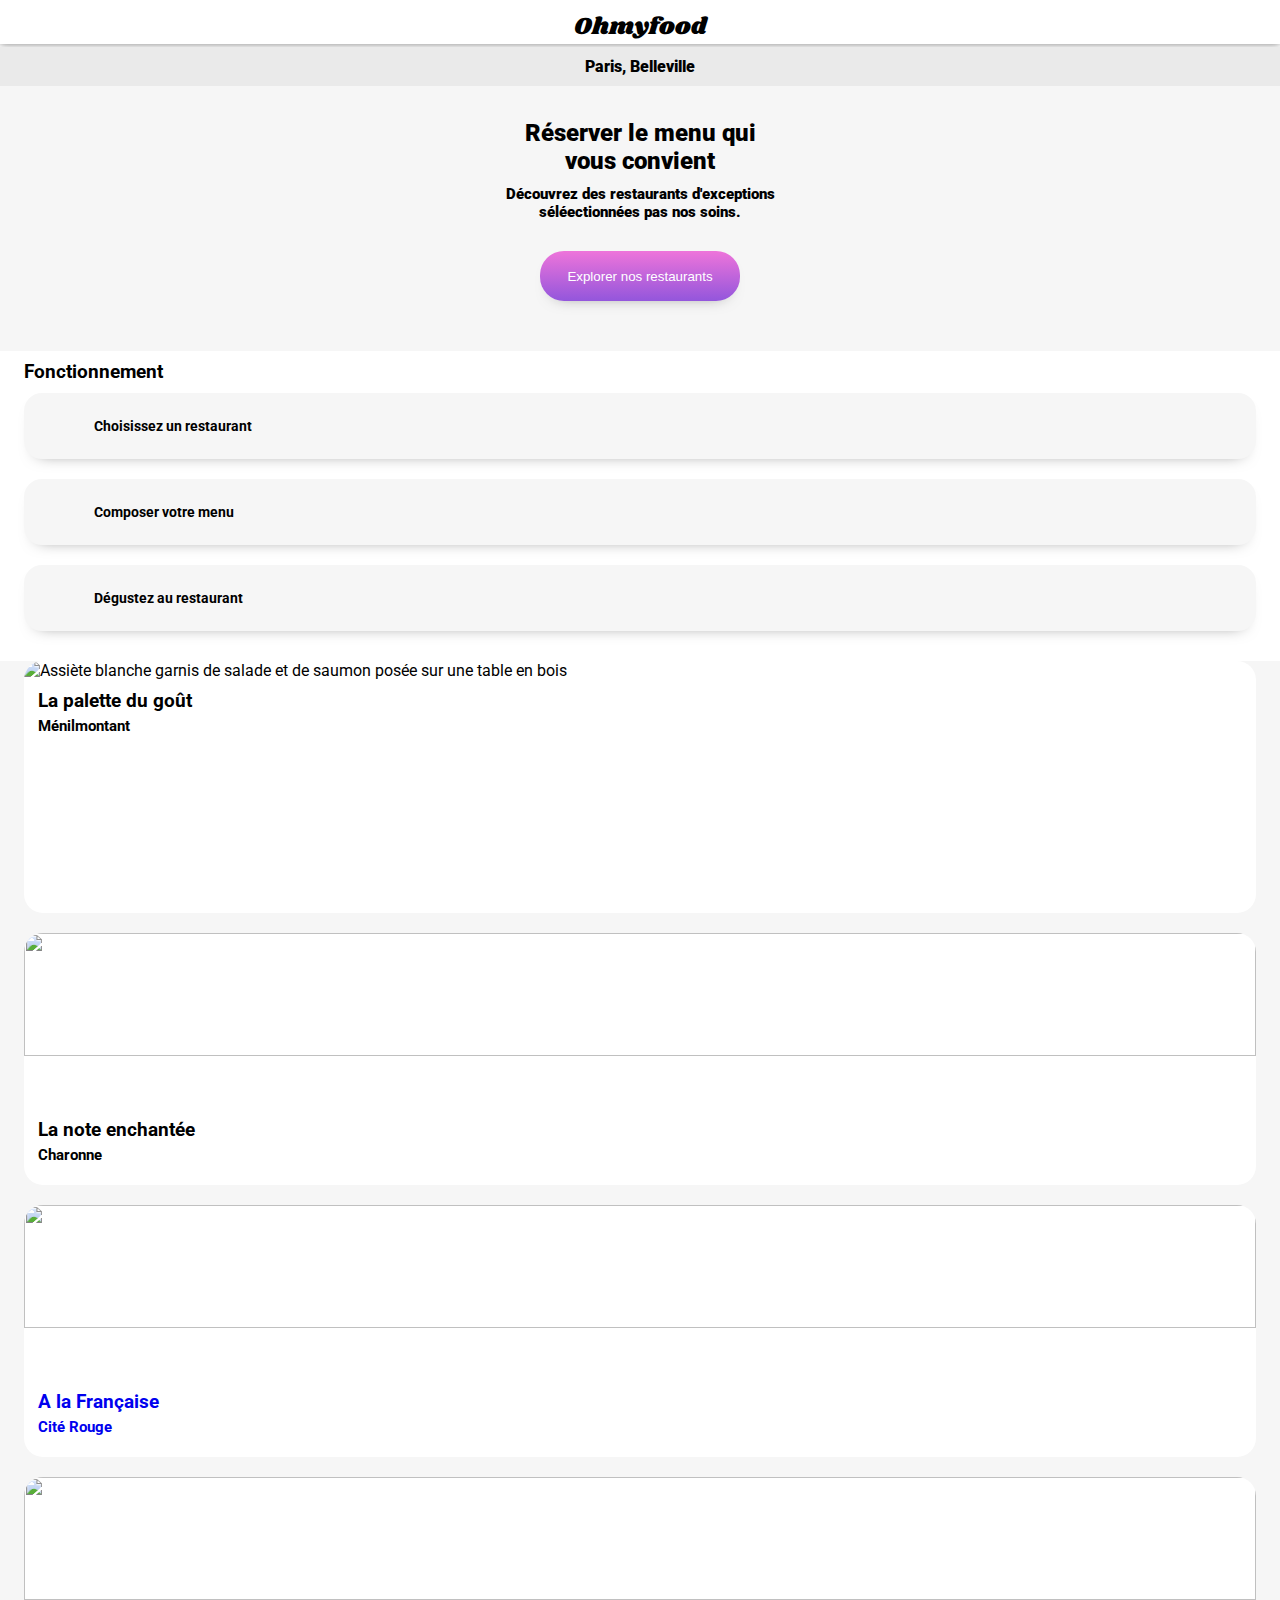
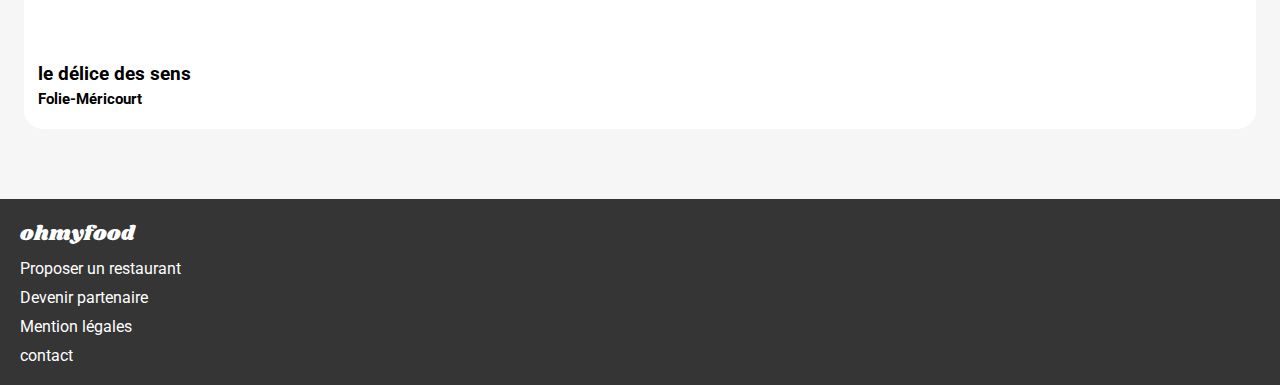
==== index.html @ 507daae3 "ajout deuxieme page + mise en place block menu + text menu" ====
<!DOCTYPE html>
<html lang="en">
<head>
    <meta charset="UTF-8">
    <meta name="viewport" content="width=device-width, initial-scale=1.0">
    <link rel="stylesheet" href="sass/style.css">
    <link href="https://fonts.googleapis.com/css2?family=Roboto:wght@100&display=swap" rel="stylesheet">
    <link href="https://fonts.googleapis.com/css2?family=Roboto:wght@100&family=Shrikhand&display=swap" rel="stylesheet">
    <link rel="stylesheet" href="https://pro.fontawesome.com/releases/v5.10.0/css/all.css" integrity="sha384-AYmEC3Yw5cVb3ZcuHtOA93w35dYTsvhLPVnYs9eStHfGJvOvKxVfELGroGkvsg+p" crossorigin="anonymous"/>


    <title>Oh My Food!</title>
</head>
<body>
    <header>
        <div class="logo">
            <i class="fas fa-map-marker-alt fa-xs"></i>


            Ohmyfood
        </div>
        <div class="locality"
        >Paris, Belleville
        </div>
        <div class="exploration">
            <div class="exploration-title">
                <H2>Réserver le menu qui </H2>
                <h2>vous convient</h2>
            </div>
            <div class="exploration-subtitle">
                <h3>Découvrez des restaurants d'exceptions</h3> 
                <H3>séléectionnées pas nos soins.</h3></p>
            </div>
            <div class="exploration-button">
                <button class="pink-btn" type="button">
                    Explorer nos restaurants
                </button>
             </div>
            
        </div>
    </header>

    <nav>
        <div class="steps">
            <h3>Fonctionnement</h3>
            <a href="#">
                <div class="btn-navigation_step-1">
                    <i class="fas fa-mobile-alt fa-lg"></i>
                    Choisissez un restaurant
                </div>
            </a>
            <a href="#">
                <div class="btn-navigation_step-2">
                    <i class="fas fa-list-ul"></i>
                     Composer votre menu
                </div>
            </a>
            <a href="#">
                <div class="btn-navigation_step-3">
                    <i class="fas fa-store"></i>
                    Dégustez au restaurant
                </div>
            </a>
        </div>
    </nav>

    <div class="card-bloc">
        <div class="restaurant-card-1">
            <img src="images/restaurants/jay-wennington-N_Y88TWmGwA-unsplash.jpg" alt="Assiète blanche garnis de salade et de saumon posée sur une table en bois">
            <div class="restaurant-name">
                <h5>La palette du goût</h5>
                <h6>Ménilmontant</h6>
            </div>
        </div>
        <div class="restaurant-card-2">
            <img src="images/restaurants/stil-u2Lp8tXIcjw-unsplash.jpg" alt="">
            <div class="restaurant-name">
                <h5>La note enchantée</h5>
                <h6>Charonne</h6>
            </div>
        </div>
        <a href="menu.html">
            <div class="restaurant-card-3">
                <img src="images/restaurants/toa-heftiba-DQKerTsQwi0-unsplash.jpg" alt="">
                <div class="restaurant-name">
                    <h5>A la Française</h5>
                    <h6>Cité Rouge</h6>
                </div>
            </div>
        </a>
        <div class="restaurant-card-4">
            
            <img src="images/restaurants/louis-hansel-shotsoflouis-qNBGVyOCY8Q-unsplash.jpg" alt="">
            <div class="restaurant-name">
                <h5>le délice des sens</h5>
                <h6>Folie-Méricourt</h6>
            </div>
            
        </div>
    </div>

    <footer>
        <ul>
            <h1>ohmyfood</h1>
            <li>Proposer un restaurant</li>
            <li>Devenir partenaire</li>
            <li>Mention légales</li>
            <li>contact</li>
        </ul>
    </footer>
    
</body>
</html>
---- sass/style.css ----
@charset "UTF-8";
@font-face {
  font-family: "shrikhand", "roboto";
  src: url("fonts/Shrikhand-Regular.otf");
  src: url("fonts/Roboto-Regular.ttf");
}

/* PRIMARY */
/* POLICES */
/* box-shadow */
/* FLEX POSITIONNING */
.exploration-title, .exploration-subtitle, .exploration-button, .order-section {
  display: -webkit-box;
  display: -ms-flexbox;
  display: flex;
  -webkit-box-pack: center;
      -ms-flex-pack: center;
          justify-content: center;
  -webkit-box-align: center;
      -ms-flex-align: center;
          align-items: center;
  -webkit-box-orient: vertical;
  -webkit-box-direction: normal;
      -ms-flex-direction: column;
          flex-direction: column;
}

.entrée-1, .plat-1, .dessert-1, .entrée-2, .plat-2, .dessert-2, .entrée-3, .plat-3, .dessert-3 {
  display: -webkit-box;
  display: -ms-flexbox;
  display: flex;
  -webkit-box-pack: center;
      -ms-flex-pack: center;
          justify-content: center;
  -webkit-box-align: center;
      -ms-flex-align: center;
          align-items: center;
  -webkit-box-orient: horizontal;
  -webkit-box-direction: normal;
      -ms-flex-direction: row;
          flex-direction: row;
}

.entrée-1, .plat-1, .dessert-1, .entrée-2, .plat-2, .dessert-2, .entrée-3, .plat-3, .dessert-3 {
  display: -webkit-box;
  display: -ms-flexbox;
  display: flex;
  -webkit-box-pack: center;
      -ms-flex-pack: center;
          justify-content: center;
  -webkit-box-align: center;
      -ms-flex-align: center;
          align-items: center;
  -webkit-box-orient: horizontal;
  -webkit-box-direction: normal;
      -ms-flex-direction: row;
          flex-direction: row;
}

.btn-navigation_step-1, .btn-navigation_step-2, .btn-navigation_step-3 {
  display: -webkit-box;
  display: -ms-flexbox;
  display: flex;
  -webkit-box-align: center;
      -ms-flex-align: center;
          align-items: center;
}

/* BUTTON */
.pink-btn {
  background: -webkit-gradient(linear, left top, left bottom, from(#EE74DA), to(#9356DC));
  background: linear-gradient(#EE74DA, #9356DC);
  width: 200px;
  height: 50px;
  border-radius: 24px;
  border: none;
  color: white;
  -webkit-box-shadow: 0px 8px 16px -13px #7d7d7d;
          box-shadow: 0px 8px 16px -13px #7d7d7d;
  outline: none;
}

.entrée-1, .plat-1, .dessert-1, .entrée-2, .plat-2, .dessert-2, .entrée-3, .plat-3, .dessert-3 {
  background-color: #f6f6f6;
  height: 66px;
  -webkit-box-shadow: 0px 8px 16px -13px #7d7d7d;
          box-shadow: 0px 8px 16px -13px #7d7d7d;
  border-radius: 18px;
  padding: 0 10px;
  margin: 20px 12px;
  font-weight: bold;
  font-size: 0.9em;
  color: black;
}

* {
  margin: 0;
  padding: 0;
}

a {
  text-decoration: none;
}

body {
  z-index: 100000;
  margin: 0;
  width: auto;
  font-family: "roboto";
}

header {
  height: 100%;
  width: 100%;
}

.logo {
  font-family: "shrikhand";
  font-size: 1.5em;
  text-align: center;
  padding-top: 9px;
  margin-bottom: 3px;
  font-weight: 100;
  -webkit-box-shadow: 0px 0px 8px 0px #7d7d7d;
          box-shadow: 0px 0px 8px 0px #7d7d7d;
}

.locality {
  text-align: center;
  height: 100%;
  font-family: "roboto";
  font-weight: 1000;
  padding: 10px 0;
  background-color: #eaeaea;
}

.exploration {
  width: 100%;
  height: 100%;
  padding-bottom: 50px;
  background-color: #f6f6f6;
  z-index: 3;
}

.exploration h2, .exploration h3 {
  margin: 0 20px;
  font-weight: 1000;
}

.exploration-title {
  padding: 33px 0 10px 0;
}

.exploration-subtitle {
  font-size: 0.8rem;
  margin-bottom: 30px;
}

.btn-navigation_step-1 {
  background-color: #f6f6f6;
  height: 66px;
  -webkit-box-shadow: 0px 8px 16px -13px #7d7d7d;
          box-shadow: 0px 8px 16px -13px #7d7d7d;
  border-radius: 18px;
  padding: 0 10px;
  margin: 10px 0;
  -webkit-box-align: center;
      -ms-flex-align: center;
          align-items: center;
  padding-right: 10px;
  font-weight: bold;
  font-size: 0.9em;
  color: black;
}

.btn-navigation_step-1:hover {
  background-color: #F5EDFF;
  -webkit-transition: 0.25s;
  transition: 0.25s;
}

.btn-navigation_step-1 .fas {
  margin: 0 30px;
}

.btn-navigation_step-2 {
  background-color: #f6f6f6;
  height: 66px;
  -webkit-box-shadow: 0px 8px 16px -13px #7d7d7d;
          box-shadow: 0px 8px 16px -13px #7d7d7d;
  border-radius: 18px;
  padding: 0 10px;
  margin: 10px 0;
  -webkit-box-align: center;
      -ms-flex-align: center;
          align-items: center;
  padding-right: 10px;
  font-weight: bold;
  font-size: 0.9em;
  color: black;
}

.btn-navigation_step-2:hover {
  background-color: #F5EDFF;
  -webkit-transition: 0.25s;
  transition: 0.25s;
}

.btn-navigation_step-2 .fas {
  margin: 0 30px;
}

.btn-navigation_step-3 {
  background-color: #f6f6f6;
  height: 66px;
  -webkit-box-shadow: 0px 8px 16px -13px #7d7d7d;
          box-shadow: 0px 8px 16px -13px #7d7d7d;
  border-radius: 18px;
  padding: 0 10px;
  margin: 10px 0;
  -webkit-box-align: center;
      -ms-flex-align: center;
          align-items: center;
  padding-right: 10px;
  font-weight: bold;
  font-size: 0.9em;
  color: black;
}

.btn-navigation_step-3:hover {
  background-color: #F5EDFF;
  -webkit-transition: 0.25s;
  transition: 0.25s;
}

.btn-navigation_step-3 .fas {
  margin: 0 30px;
}

.steps {
  display: -webkit-box;
  display: -ms-flexbox;
  display: flex;
  -webkit-box-orient: vertical;
  -webkit-box-direction: normal;
      -ms-flex-direction: column;
          flex-direction: column;
  -webkit-box-pack: justify;
      -ms-flex-pack: justify;
          justify-content: space-between;
  height: 100%;
  padding: 0 10px;
  margin: 10px 14px;
}

.card-bloc {
  background-color: #f6f6f6;
  height: 100%;
  padding-bottom: 50px;
}

.restaurant-card {
  background-color: black;
  height: 150px;
  margin: 20px 24px;
  border-radius: 19px;
}

.restaurant-card-1 {
  height: 252px;
  background-color: white;
  margin: 20px 24px;
  border-radius: 19px;
  overflow: hidden;
}

.restaurant-card-1 img {
  -o-object-fit: cover;
     object-fit: cover;
  -o-object-position: bottom;
     object-position: bottom;
  width: 100%;
  height: 70%;
}

.restaurant-card-2 {
  height: 252px;
  background-color: white;
  margin: 20px 24px;
  border-radius: 19px;
  overflow: hidden;
}

.restaurant-card-2 img {
  -o-object-fit: cover;
     object-fit: cover;
  -o-object-position: bottom;
     object-position: bottom;
  width: 100%;
  height: 70%;
}

.restaurant-card-3 {
  height: 252px;
  background-color: white;
  margin: 20px 24px;
  border-radius: 19px;
  overflow: hidden;
}

.restaurant-card-3 img {
  -o-object-fit: cover;
     object-fit: cover;
  -o-object-position: bottom;
     object-position: bottom;
  width: 100%;
  height: 70%;
}

.restaurant-card-4 {
  height: 252px;
  background-color: white;
  margin: 20px 24px;
  border-radius: 19px;
  overflow: hidden;
}

.restaurant-card-4 img {
  -o-object-fit: cover;
     object-fit: cover;
  -o-object-position: bottom;
     object-position: bottom;
  width: 100%;
  height: 70%;
}

.restaurant-name {
  font-size: 1.4em;
  line-height: 25px;
  padding: 9px 0 0 14px;
}

footer {
  background-color: #353535;
  color: white;
  padding: 20px;
  z-index: 100;
}

footer ul {
  list-style-type: none;
}

footer ul li {
  margin-top: 10px;
}

footer h1 {
  font-size: 1.3em;
  font-family: "shrikhand";
  font-weight: 400;
}

.main-container {
  display: -webkit-box;
  display: -ms-flexbox;
  display: flex;
  -webkit-box-orient: vertical;
  -webkit-box-direction: normal;
      -ms-flex-direction: column;
          flex-direction: column;
  background-color: #eaeaea;
  height: 100%;
}

/* menu français*/
.menu-banner {
  overflow: hidden;
}

.menu-banner img {
  -o-object-fit: cover;
     object-fit: cover;
  height: auto;
  width: 100%;
}

.main-menu {
  height: 100%;
  background-color: #eaeaea;
  border-radius: 34px;
  z-index: 2;
  position: relative;
  top: -92px;
  width: 100%;
  height: 100%;
}

.main-menu h3 {
  font-family: "shrikhand";
  margin: 23px 0 0 15px;
}

.main-menu h5 {
  margin: 23px 0 0 15px;
  border-bottom: 3px solid #99E2D0;
}

/* vignette des menus */
.entrée-1, .plat-1, .dessert-1 {
  display: -webkit-box;
  display: -ms-flexbox;
  display: flex;
  -webkit-box-orient: vertical;
  -webkit-box-direction: normal;
      -ms-flex-direction: column;
          flex-direction: column;
}

.entrée-1:hover, .plat-1:hover, .dessert-1:hover {
  background-color: red;
  /* hover sur les signette à voir */
}

.entrée-2, .plat-2, .dessert-2 {
  display: -webkit-box;
  display: -ms-flexbox;
  display: flex;
  -webkit-box-orient: vertical;
  -webkit-box-direction: normal;
      -ms-flex-direction: column;
          flex-direction: column;
}

.entrée-2:hover, .plat-2:hover, .dessert-2:hover {
  background-color: red;
  /* hover sur les signette à voir */
}

.entrée-3, .plat-3, .dessert-3 {
  display: -webkit-box;
  display: -ms-flexbox;
  display: flex;
  -webkit-box-orient: vertical;
  -webkit-box-direction: normal;
      -ms-flex-direction: column;
          flex-direction: column;
}

.entrée-3:hover, .plat-3:hover, .dessert-3:hover {
  background-color: red;
  /* hover sur les signette à voir */
}

.entrées-container, .plats-container, .dessert-container {
  margin-bottom: 50px;
}

.order-section {
  margin: 15px 0 -14px 0;
}

.item-subtitle, .item-title {
  display: -webkit-box;
  display: -ms-flexbox;
  display: flex;
  -webkit-box-pack: justify;
      -ms-flex-pack: justify;
          justify-content: space-between;
  width: 100%;
}
/*# sourceMappingURL=style.css.map */
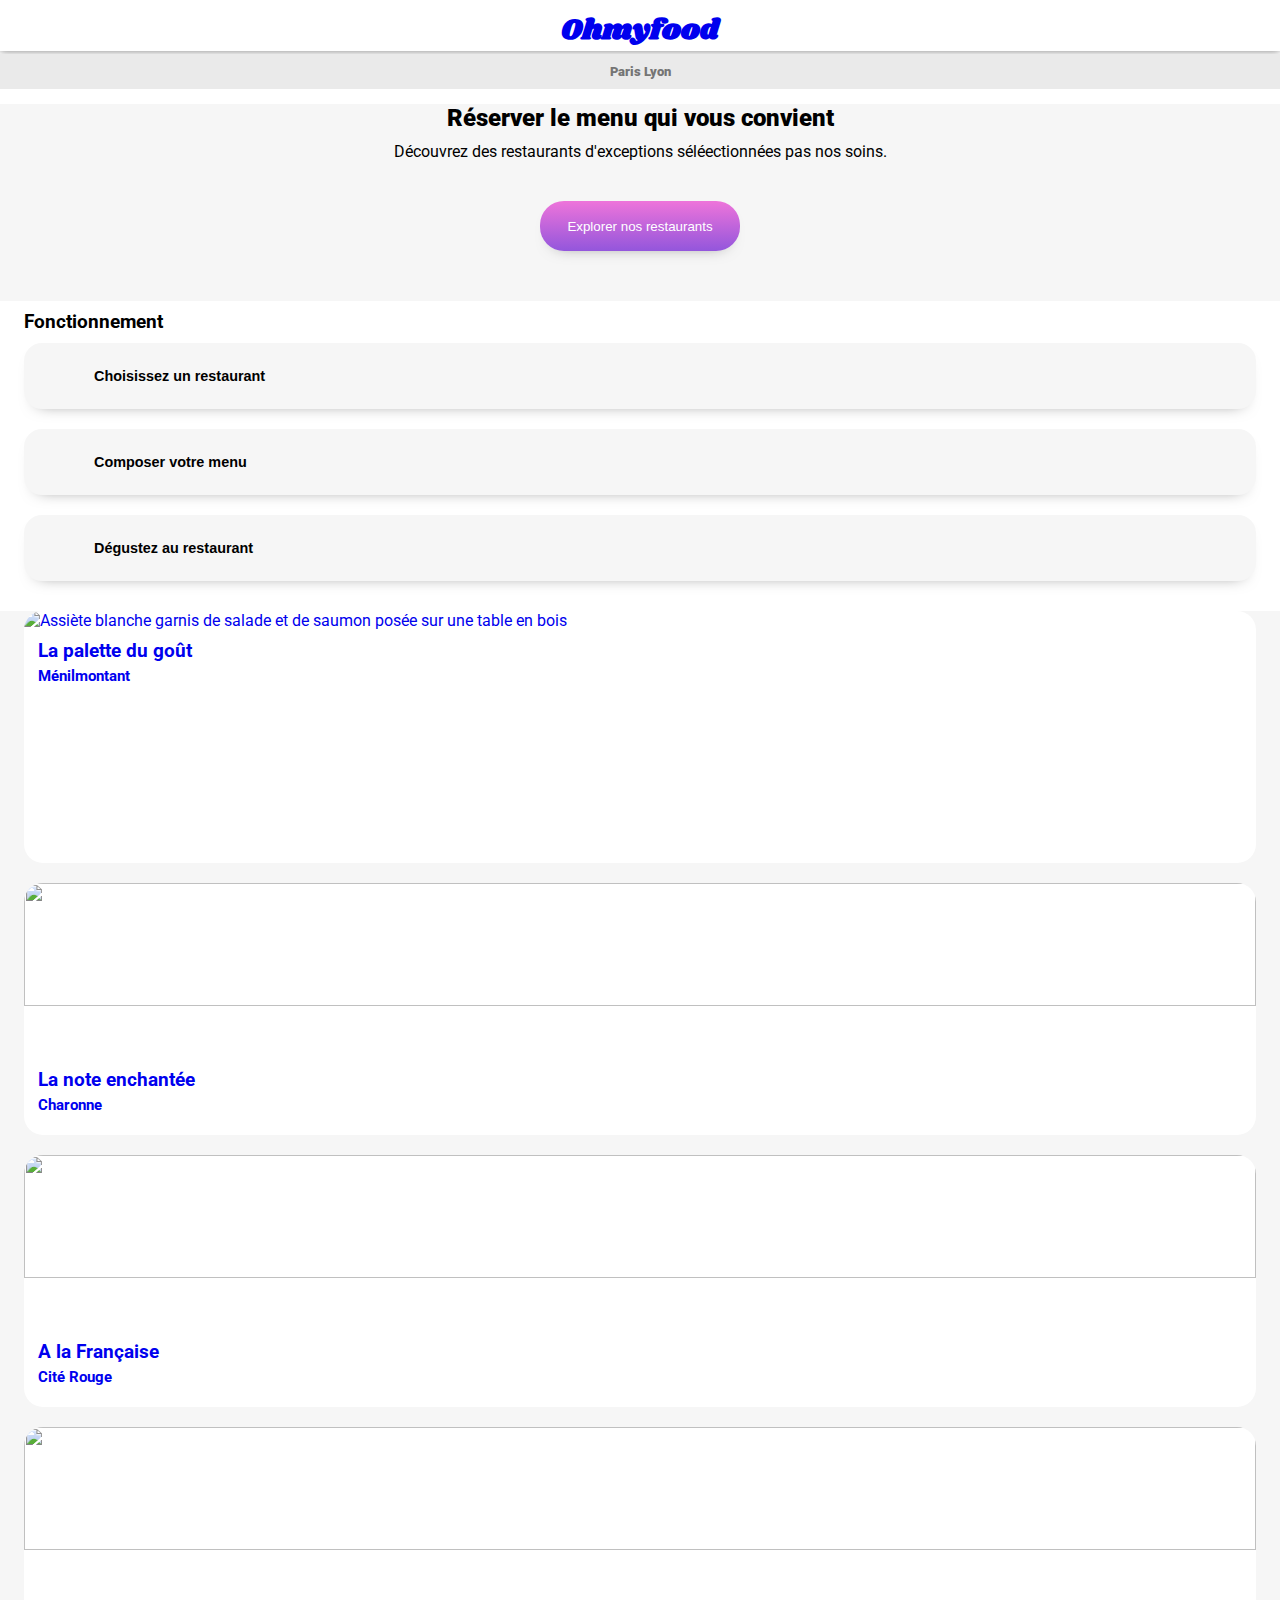
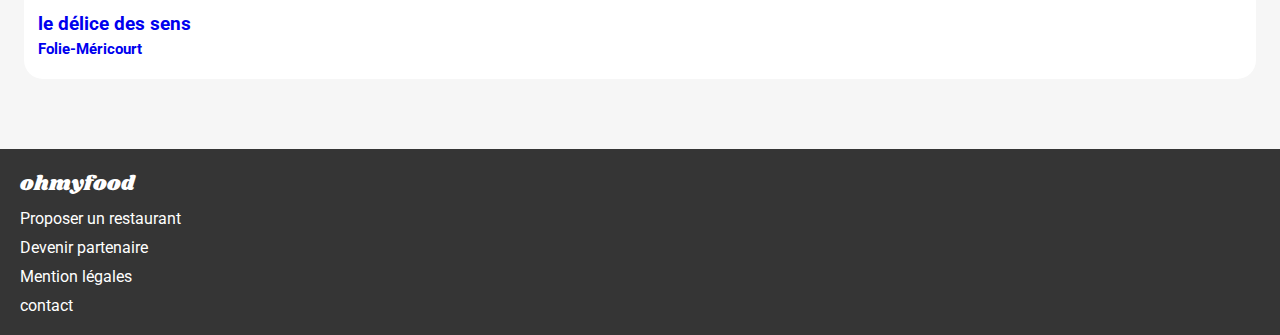
==== commit 3e530cc0: "modification sturcture html" ====
--- a/index.html
+++ b/index.html
@@ -1,113 +1,101 @@
 <!DOCTYPE html>
-<html lang="en">
-<head>
-    <meta charset="UTF-8">
-    <meta name="viewport" content="width=device-width, initial-scale=1.0">
-    <link rel="stylesheet" href="sass/style.css">
-    <link href="https://fonts.googleapis.com/css2?family=Roboto:wght@100&display=swap" rel="stylesheet">
-    <link href="https://fonts.googleapis.com/css2?family=Roboto:wght@100&family=Shrikhand&display=swap" rel="stylesheet">
-    <link rel="stylesheet" href="https://pro.fontawesome.com/releases/v5.10.0/css/all.css" integrity="sha384-AYmEC3Yw5cVb3ZcuHtOA93w35dYTsvhLPVnYs9eStHfGJvOvKxVfELGroGkvsg+p" crossorigin="anonymous"/>
+<html lang="FR">
+    <head>
+        <meta charset="UTF-8">
+        <meta name="viewport" content="width=device-width, initial-scale=1.0"> 
+        <link href="https://fonts.googleapis.com/css2?family=Roboto:wght@100&display=swap" rel="stylesheet">
+        <link href="https://fonts.googleapis.com/css2?family=Roboto:wght@100&family=Shrikhand&display=swap" rel="stylesheet">
+        <link rel="stylesheet" href="https://pro.fontawesome.com/releases/v5.10.0/css/all.css" integrity="sha384-AYmEC3Yw5cVb3ZcuHtOA93w35dYTsvhLPVnYs9eStHfGJvOvKxVfELGroGkvsg+p" crossorigin="anonymous"/>
+        <link rel="stylesheet" href="sass/style.css">
+        <title>Oh My Food!</title>
+    </head>
+    <body>
+        <header>
+            <a href="index.html" class="logo"><h1>Ohmyfood</h1></a>
+            <input class="input-locality" placeholder="Paris Lyon"type="text">
 
-
-    <title>Oh My Food!</title>
-</head>
-<body>
-    <header>
-        <div class="logo">
-            <i class="fas fa-map-marker-alt fa-xs"></i>
-
-
-            Ohmyfood
-        </div>
-        <div class="locality"
-        >Paris, Belleville
-        </div>
-        <div class="exploration">
-            <div class="exploration-title">
-                <H2>Réserver le menu qui </H2>
-                <h2>vous convient</h2>
-            </div>
-            <div class="exploration-subtitle">
-                <h3>Découvrez des restaurants d'exceptions</h3> 
-                <H3>séléectionnées pas nos soins.</h3></p>
-            </div>
-            <div class="exploration-button">
+            <div class="exploration">
+                <h2>Réserver le menu qui vous convient</h2>
+                <p>Découvrez des restaurants d'exceptions séléectionnées pas nos soins.</p>
                 <button class="pink-btn" type="button">
                     Explorer nos restaurants
-                </button>
-             </div>
-            
-        </div>
-    </header>
-
-    <nav>
-        <div class="steps">
-            <h3>Fonctionnement</h3>
-            <a href="#">
-                <div class="btn-navigation_step-1">
+                </button>    
+            </div>
+        </header>
+<!--NAVIGATION-->
+        <nav>
+            <div class="steps">
+                <h3>Fonctionnement</h3>
+                <button class="btn-navigation_step-1">
                     <i class="fas fa-mobile-alt fa-lg"></i>
                     Choisissez un restaurant
-                </div>
-            </a>
-            <a href="#">
-                <div class="btn-navigation_step-2">
+                </button>
+                
+                <button class="btn-navigation_step-2">
                     <i class="fas fa-list-ul"></i>
-                     Composer votre menu
-                </div>
-            </a>
-            <a href="#">
-                <div class="btn-navigation_step-3">
+                    Composer votre menu
+                </button>
+            
+                <button class="btn-navigation_step-3">
                     <i class="fas fa-store"></i>
                     Dégustez au restaurant
-                </div>
-            </a>
-        </div>
-    </nav>
+                </button>
+            </div>
+        </nav>
+<!--MENU BLOC-->
+        <main>
+            <div class="card-bloc">
+                <a href="menu_one">
+                    <div class="restaurant-card-1">
+                        <img src="images/restaurants/jay-wennington-N_Y88TWmGwA-unsplash.jpg" alt="Assiète blanche garnis de salade et de saumon posée sur une table en bois">
+                        <div class="restaurant-name">
+                            <h5>La palette du goût</h5>
+                            <h6>Ménilmontant</h6>
+                        </div>
+                    </div>
+                </a>
+                <a href="menu_two">
+                    <div class="restaurant-card-2">
+                        <img src="images/restaurants/stil-u2Lp8tXIcjw-unsplash.jpg" alt="">
+                        <div class="restaurant-name">
+                            <h5>La note enchantée</h5>
+                            <h6>Charonne</h6>
+                        </div>
+                    </div>
+                </a>
 
-    <div class="card-bloc">
-        <div class="restaurant-card-1">
-            <img src="images/restaurants/jay-wennington-N_Y88TWmGwA-unsplash.jpg" alt="Assiète blanche garnis de salade et de saumon posée sur une table en bois">
-            <div class="restaurant-name">
-                <h5>La palette du goût</h5>
-                <h6>Ménilmontant</h6>
-            </div>
-        </div>
-        <div class="restaurant-card-2">
-            <img src="images/restaurants/stil-u2Lp8tXIcjw-unsplash.jpg" alt="">
-            <div class="restaurant-name">
-                <h5>La note enchantée</h5>
-                <h6>Charonne</h6>
-            </div>
-        </div>
-        <a href="menu.html">
-            <div class="restaurant-card-3">
-                <img src="images/restaurants/toa-heftiba-DQKerTsQwi0-unsplash.jpg" alt="">
-                <div class="restaurant-name">
-                    <h5>A la Française</h5>
-                    <h6>Cité Rouge</h6>
-                </div>
-            </div>
-        </a>
-        <div class="restaurant-card-4">
+                <a href="menu_three.html">
+                    <div class="restaurant-card-3">
+                        <img src="images/restaurants/toa-heftiba-DQKerTsQwi0-unsplash.jpg" alt="">
+                        <div class="restaurant-name">
+                            <h5>A la Française</h5>
+                            <h6>Cité Rouge</h6>
+                        </div>
+                    </div>
+                </a>
+
+                <a href="menu_four">
+                    <div class="restaurant-card-4">
+                        <img src="images/restaurants/louis-hansel-shotsoflouis-qNBGVyOCY8Q-unsplash.jpg" alt="">
+                        <div class="restaurant-name">
+                            <h5>le délice des sens</h5>
+                            <h6>Folie-Méricourt</h6>
+                        </div>
+                    </div>
+                </a>
+           </div>
+        </main>
             
-            <img src="images/restaurants/louis-hansel-shotsoflouis-qNBGVyOCY8Q-unsplash.jpg" alt="">
-            <div class="restaurant-name">
-                <h5>le délice des sens</h5>
-                <h6>Folie-Méricourt</h6>
-            </div>
-            
-        </div>
-    </div>
-
-    <footer>
-        <ul>
+<!--Footer bloc-->
+        <footer>
             <h1>ohmyfood</h1>
-            <li>Proposer un restaurant</li>
-            <li>Devenir partenaire</li>
-            <li>Mention légales</li>
-            <li>contact</li>
-        </ul>
-    </footer>
-    
-</body>
+            <ul>
+                <li>Proposer un restaurant</li>
+                <li>Devenir partenaire</li>
+                <li>Mention légales</li>
+                <li>contact</li>
+            </ul>
+        </footer>
+        
+    </body>
 </html>--- a/sass/style.css
+++ b/sass/style.css
@@ -2,137 +2,101 @@
 @font-face {
   font-family: "shrikhand", "roboto";
   src: url("fonts/Shrikhand-Regular.otf");
-  src: url("fonts/Roboto-Regular.ttf");
-}
-
+  src: url("fonts/Roboto-Regular.ttf"); }
 /* PRIMARY */
 /* POLICES */
 /* box-shadow */
 /* FLEX POSITIONNING */
 .exploration-title, .exploration-subtitle, .exploration-button, .order-section {
-  display: -webkit-box;
-  display: -ms-flexbox;
-  display: flex;
-  -webkit-box-pack: center;
-      -ms-flex-pack: center;
-          justify-content: center;
-  -webkit-box-align: center;
-      -ms-flex-align: center;
-          align-items: center;
-  -webkit-box-orient: vertical;
-  -webkit-box-direction: normal;
-      -ms-flex-direction: column;
-          flex-direction: column;
-}
-
-.entrée-1, .plat-1, .dessert-1, .entrée-2, .plat-2, .dessert-2, .entrée-3, .plat-3, .dessert-3 {
-  display: -webkit-box;
-  display: -ms-flexbox;
-  display: flex;
-  -webkit-box-pack: center;
-      -ms-flex-pack: center;
-          justify-content: center;
-  -webkit-box-align: center;
-      -ms-flex-align: center;
-          align-items: center;
-  -webkit-box-orient: horizontal;
-  -webkit-box-direction: normal;
-      -ms-flex-direction: row;
-          flex-direction: row;
-}
-
-.entrée-1, .plat-1, .dessert-1, .entrée-2, .plat-2, .dessert-2, .entrée-3, .plat-3, .dessert-3 {
-  display: -webkit-box;
-  display: -ms-flexbox;
-  display: flex;
-  -webkit-box-pack: center;
-      -ms-flex-pack: center;
-          justify-content: center;
-  -webkit-box-align: center;
-      -ms-flex-align: center;
-          align-items: center;
-  -webkit-box-orient: horizontal;
-  -webkit-box-direction: normal;
-      -ms-flex-direction: row;
-          flex-direction: row;
-}
+  display: flex;
+  justify-content: center;
+  align-items: center;
+  flex-direction: column; }
+
+.starter-1, .main_course-1, .dessert-1, .starter-2, .main_course-2, .dessert-2, .starter-3, .main_course-3, .dessert-3, .starter-4, .main_course-4, .dessert-4 {
+  display: flex;
+  justify-content: center;
+  align-items: center;
+  flex-direction: row; }
+
+.starter-1, .main_course-1, .dessert-1, .starter-2, .main_course-2, .dessert-2, .starter-3, .main_course-3, .dessert-3, .starter-4, .main_course-4, .dessert-4 {
+  display: flex;
+  justify-content: center;
+  align-items: center;
+  flex-direction: row; }
 
 .btn-navigation_step-1, .btn-navigation_step-2, .btn-navigation_step-3 {
-  display: -webkit-box;
-  display: -ms-flexbox;
-  display: flex;
-  -webkit-box-align: center;
-      -ms-flex-align: center;
-          align-items: center;
-}
+  display: flex;
+  align-items: center; }
 
 /* BUTTON */
 .pink-btn {
-  background: -webkit-gradient(linear, left top, left bottom, from(#EE74DA), to(#9356DC));
   background: linear-gradient(#EE74DA, #9356DC);
   width: 200px;
   height: 50px;
   border-radius: 24px;
   border: none;
   color: white;
-  -webkit-box-shadow: 0px 8px 16px -13px #7d7d7d;
-          box-shadow: 0px 8px 16px -13px #7d7d7d;
+  box-shadow: 0px 8px 16px -13px #7d7d7d;
   outline: none;
-}
-
-.entrée-1, .plat-1, .dessert-1, .entrée-2, .plat-2, .dessert-2, .entrée-3, .plat-3, .dessert-3 {
+  display: block;
+  margin: 0 auto; }
+
+.starter-1, .main_course-1, .dessert-1, .starter-2, .main_course-2, .dessert-2, .starter-3, .main_course-3, .dessert-3, .starter-4, .main_course-4, .dessert-4 {
   background-color: #f6f6f6;
   height: 66px;
-  -webkit-box-shadow: 0px 8px 16px -13px #7d7d7d;
-          box-shadow: 0px 8px 16px -13px #7d7d7d;
+  box-shadow: 0px 8px 16px -13px #7d7d7d;
   border-radius: 18px;
   padding: 0 10px;
   margin: 20px 12px;
   font-weight: bold;
   font-size: 0.9em;
-  color: black;
-}
+  color: black; }
 
 * {
   margin: 0;
-  padding: 0;
-}
+  padding: 0; }
 
 a {
-  text-decoration: none;
-}
+  text-decoration: none; }
 
 body {
-  z-index: 100000;
+  z-index: 100;
   margin: 0;
   width: auto;
-  font-family: "roboto";
-}
+  font-family: "roboto"; }
 
 header {
   height: 100%;
-  width: 100%;
-}
+  width: 100%; }
 
 .logo {
   font-family: "shrikhand";
-  font-size: 1.5em;
+  font-size: 0.9em;
   text-align: center;
   padding-top: 9px;
   margin-bottom: 3px;
   font-weight: 100;
-  -webkit-box-shadow: 0px 0px 8px 0px #7d7d7d;
-          box-shadow: 0px 0px 8px 0px #7d7d7d;
-}
-
-.locality {
+  box-shadow: 0px 0px 8px 0px #7d7d7d;
+  display: block; }
+
+.input-area {
+  color: #eaeaea;
+  width: 100%;
+  height: auto; }
+
+.input-locality {
   text-align: center;
   height: 100%;
   font-family: "roboto";
   font-weight: 1000;
   padding: 10px 0;
   background-color: #eaeaea;
-}
+  border: none;
+  width: 100%;
+  display: block;
+  margin: 0 auto;
+  outline: none; }
 
 .exploration {
   width: 100%;
@@ -140,250 +104,180 @@
   padding-bottom: 50px;
   background-color: #f6f6f6;
   z-index: 3;
-}
-
-.exploration h2, .exploration h3 {
-  margin: 0 20px;
-  font-weight: 1000;
-}
+  text-align: center; }
+  .exploration h2, .exploration h3 {
+    margin: 15px 0 20px 0;
+    font-weight: 1000;
+    padding: 0 77px;
+    margin-bottom: 10px; }
+  .exploration p {
+    padding: 0 18px;
+    margin-bottom: 40px; }
 
 .exploration-title {
-  padding: 33px 0 10px 0;
-}
+  padding: 33px 0 10px 0; }
 
 .exploration-subtitle {
   font-size: 0.8rem;
-  margin-bottom: 30px;
-}
+  margin-bottom: 30px; }
 
 .btn-navigation_step-1 {
   background-color: #f6f6f6;
   height: 66px;
-  -webkit-box-shadow: 0px 8px 16px -13px #7d7d7d;
-          box-shadow: 0px 8px 16px -13px #7d7d7d;
+  box-shadow: 0px 8px 16px -13px #7d7d7d;
   border-radius: 18px;
   padding: 0 10px;
   margin: 10px 0;
-  -webkit-box-align: center;
-      -ms-flex-align: center;
-          align-items: center;
+  align-items: center;
   padding-right: 10px;
   font-weight: bold;
   font-size: 0.9em;
   color: black;
-}
-
-.btn-navigation_step-1:hover {
-  background-color: #F5EDFF;
-  -webkit-transition: 0.25s;
-  transition: 0.25s;
-}
-
-.btn-navigation_step-1 .fas {
-  margin: 0 30px;
-}
+  border: none; }
+  .btn-navigation_step-1:hover {
+    background-color: #F5EDFF;
+    transition: 0.25s; }
+  .btn-navigation_step-1 .fas {
+    margin: 0 30px; }
 
 .btn-navigation_step-2 {
   background-color: #f6f6f6;
   height: 66px;
-  -webkit-box-shadow: 0px 8px 16px -13px #7d7d7d;
-          box-shadow: 0px 8px 16px -13px #7d7d7d;
+  box-shadow: 0px 8px 16px -13px #7d7d7d;
   border-radius: 18px;
   padding: 0 10px;
   margin: 10px 0;
-  -webkit-box-align: center;
-      -ms-flex-align: center;
-          align-items: center;
+  align-items: center;
   padding-right: 10px;
   font-weight: bold;
   font-size: 0.9em;
   color: black;
-}
-
-.btn-navigation_step-2:hover {
-  background-color: #F5EDFF;
-  -webkit-transition: 0.25s;
-  transition: 0.25s;
-}
-
-.btn-navigation_step-2 .fas {
-  margin: 0 30px;
-}
+  border: none; }
+  .btn-navigation_step-2:hover {
+    background-color: #F5EDFF;
+    transition: 0.25s; }
+  .btn-navigation_step-2 .fas {
+    margin: 0 30px; }
 
 .btn-navigation_step-3 {
   background-color: #f6f6f6;
   height: 66px;
-  -webkit-box-shadow: 0px 8px 16px -13px #7d7d7d;
-          box-shadow: 0px 8px 16px -13px #7d7d7d;
+  box-shadow: 0px 8px 16px -13px #7d7d7d;
   border-radius: 18px;
   padding: 0 10px;
   margin: 10px 0;
-  -webkit-box-align: center;
-      -ms-flex-align: center;
-          align-items: center;
+  align-items: center;
   padding-right: 10px;
   font-weight: bold;
   font-size: 0.9em;
   color: black;
-}
-
-.btn-navigation_step-3:hover {
-  background-color: #F5EDFF;
-  -webkit-transition: 0.25s;
-  transition: 0.25s;
-}
-
-.btn-navigation_step-3 .fas {
-  margin: 0 30px;
-}
+  border: none; }
+  .btn-navigation_step-3:hover {
+    background-color: #F5EDFF;
+    transition: 0.25s; }
+  .btn-navigation_step-3 .fas {
+    margin: 0 30px; }
 
 .steps {
-  display: -webkit-box;
-  display: -ms-flexbox;
-  display: flex;
-  -webkit-box-orient: vertical;
-  -webkit-box-direction: normal;
-      -ms-flex-direction: column;
-          flex-direction: column;
-  -webkit-box-pack: justify;
-      -ms-flex-pack: justify;
-          justify-content: space-between;
+  display: flex;
+  flex-direction: column;
+  justify-content: space-between;
   height: 100%;
   padding: 0 10px;
-  margin: 10px 14px;
-}
+  margin: 10px 14px; }
 
 .card-bloc {
   background-color: #f6f6f6;
   height: 100%;
-  padding-bottom: 50px;
-}
+  padding-bottom: 50px; }
 
 .restaurant-card {
   background-color: black;
   height: 150px;
   margin: 20px 24px;
-  border-radius: 19px;
-}
+  border-radius: 19px; }
 
 .restaurant-card-1 {
   height: 252px;
   background-color: white;
   margin: 20px 24px;
   border-radius: 19px;
-  overflow: hidden;
-}
-
-.restaurant-card-1 img {
-  -o-object-fit: cover;
-     object-fit: cover;
-  -o-object-position: bottom;
-     object-position: bottom;
-  width: 100%;
-  height: 70%;
-}
+  overflow: hidden; }
+  .restaurant-card-1 img {
+    object-fit: cover;
+    object-position: bottom;
+    width: 100%;
+    height: 70%; }
 
 .restaurant-card-2 {
   height: 252px;
   background-color: white;
   margin: 20px 24px;
   border-radius: 19px;
-  overflow: hidden;
-}
-
-.restaurant-card-2 img {
-  -o-object-fit: cover;
-     object-fit: cover;
-  -o-object-position: bottom;
-     object-position: bottom;
-  width: 100%;
-  height: 70%;
-}
+  overflow: hidden; }
+  .restaurant-card-2 img {
+    object-fit: cover;
+    object-position: bottom;
+    width: 100%;
+    height: 70%; }
 
 .restaurant-card-3 {
   height: 252px;
   background-color: white;
   margin: 20px 24px;
   border-radius: 19px;
-  overflow: hidden;
-}
-
-.restaurant-card-3 img {
-  -o-object-fit: cover;
-     object-fit: cover;
-  -o-object-position: bottom;
-     object-position: bottom;
-  width: 100%;
-  height: 70%;
-}
+  overflow: hidden; }
+  .restaurant-card-3 img {
+    object-fit: cover;
+    object-position: bottom;
+    width: 100%;
+    height: 70%; }
 
 .restaurant-card-4 {
   height: 252px;
   background-color: white;
   margin: 20px 24px;
   border-radius: 19px;
-  overflow: hidden;
-}
-
-.restaurant-card-4 img {
-  -o-object-fit: cover;
-     object-fit: cover;
-  -o-object-position: bottom;
-     object-position: bottom;
-  width: 100%;
-  height: 70%;
-}
+  overflow: hidden; }
+  .restaurant-card-4 img {
+    object-fit: cover;
+    object-position: bottom;
+    width: 100%;
+    height: 70%; }
 
 .restaurant-name {
   font-size: 1.4em;
   line-height: 25px;
-  padding: 9px 0 0 14px;
-}
+  padding: 9px 0 0 14px; }
 
 footer {
   background-color: #353535;
   color: white;
   padding: 20px;
-  z-index: 100;
-}
-
-footer ul {
-  list-style-type: none;
-}
-
-footer ul li {
-  margin-top: 10px;
-}
-
-footer h1 {
-  font-size: 1.3em;
-  font-family: "shrikhand";
-  font-weight: 400;
-}
+  z-index: 10000;
+  position: relative; }
+  footer ul {
+    list-style-type: none; }
+    footer ul li {
+      margin-top: 10px; }
+  footer h1 {
+    font-size: 1.3em;
+    font-family: "shrikhand";
+    font-weight: 400; }
 
 .main-container {
-  display: -webkit-box;
-  display: -ms-flexbox;
-  display: flex;
-  -webkit-box-orient: vertical;
-  -webkit-box-direction: normal;
-      -ms-flex-direction: column;
-          flex-direction: column;
+  display: flex;
+  flex-direction: column;
   background-color: #eaeaea;
-  height: 100%;
-}
+  height: 100%; }
 
 /* menu français*/
 .menu-banner {
-  overflow: hidden;
-}
-
-.menu-banner img {
-  -o-object-fit: cover;
-     object-fit: cover;
-  height: auto;
-  width: 100%;
-}
+  overflow: hidden; }
+  .menu-banner img {
+    object-fit: cover;
+    height: auto;
+    width: 100%; }
 
 .main-menu {
   height: 100%;
@@ -391,82 +285,246 @@
   border-radius: 34px;
   z-index: 2;
   position: relative;
-  top: -92px;
+  top: -107px;
   width: 100%;
-  height: 100%;
-}
-
-.main-menu h3 {
-  font-family: "shrikhand";
-  margin: 23px 0 0 15px;
-}
-
-.main-menu h5 {
-  margin: 23px 0 0 15px;
-  border-bottom: 3px solid #99E2D0;
-}
+  height: 100%; }
+  .main-menu h3 {
+    font-family: "shrikhand";
+    padding: 23px 0 0 15px; }
+  .main-menu h5 {
+    margin: 23px 0 0 15px;
+    border-bottom: 3px solid #99E2D0; }
 
 /* vignette des menus */
-.entrée-1, .plat-1, .dessert-1 {
-  display: -webkit-box;
-  display: -ms-flexbox;
-  display: flex;
-  -webkit-box-orient: vertical;
-  -webkit-box-direction: normal;
-      -ms-flex-direction: column;
-          flex-direction: column;
-}
-
-.entrée-1:hover, .plat-1:hover, .dessert-1:hover {
-  background-color: red;
-  /* hover sur les signette à voir */
-}
-
-.entrée-2, .plat-2, .dessert-2 {
-  display: -webkit-box;
-  display: -ms-flexbox;
-  display: flex;
-  -webkit-box-orient: vertical;
-  -webkit-box-direction: normal;
-      -ms-flex-direction: column;
-          flex-direction: column;
-}
-
-.entrée-2:hover, .plat-2:hover, .dessert-2:hover {
-  background-color: red;
-  /* hover sur les signette à voir */
-}
-
-.entrée-3, .plat-3, .dessert-3 {
-  display: -webkit-box;
-  display: -ms-flexbox;
-  display: flex;
-  -webkit-box-orient: vertical;
-  -webkit-box-direction: normal;
-      -ms-flex-direction: column;
-          flex-direction: column;
-}
-
-.entrée-3:hover, .plat-3:hover, .dessert-3:hover {
-  background-color: red;
-  /* hover sur les signette à voir */
-}
-
-.entrées-container, .plats-container, .dessert-container {
-  margin-bottom: 50px;
-}
+.starter-1, .main_course-1, .dessert-1 {
+  display: flex;
+  flex-direction: column;
+  flex-wrap: nowrap; }
+
+.starter-1,
+.starter-2,
+.starter-3,
+.starter-4,
+.main_course-1,
+.main_course-2,
+.main_course-3,
+.dessert-1,
+.dessert-2,
+.dessert-3 {
+  animation: fadeIn 0.60s ease-out both;
+  opacity: 0; }
+
+.starter-1 {
+  animation-delay: 0.25s; }
+
+.starter-2 {
+  animation-delay: 0.35s; }
+
+.starter-3 {
+  animation-delay: 0.45s; }
+
+.starter-4 {
+  animation-delay: 0.50s; }
+
+.main_course-1 {
+  animation-delay: 0.55s; }
+
+.main_course-2 {
+  animation-delay: 0.65s; }
+
+.main_course-3 {
+  animation-delay: 0.75s; }
+
+.dessert-1 {
+  animation-delay: 0.85s; }
+
+.dessert-2 {
+  animation-delay: 0.95s; }
+
+.dessert-3 {
+  animation-delay: 1.05s; }
+
+@keyframes fadeIn {
+  from {
+    opacity: 0;
+    transform: translate3d(0, 15%, 0); }
+  to {
+    opacity: 1;
+    transform: translate3d(0, 0, 0); } }
+.starter-2, .main_course-2, .dessert-2 {
+  display: flex;
+  flex-direction: column;
+  flex-wrap: nowrap; }
+
+.starter-1,
+.starter-2,
+.starter-3,
+.starter-4,
+.main_course-1,
+.main_course-2,
+.main_course-3,
+.dessert-1,
+.dessert-2,
+.dessert-3 {
+  animation: fadeIn 0.60s ease-out both;
+  opacity: 0; }
+
+.starter-1 {
+  animation-delay: 0.25s; }
+
+.starter-2 {
+  animation-delay: 0.35s; }
+
+.starter-3 {
+  animation-delay: 0.45s; }
+
+.starter-4 {
+  animation-delay: 0.50s; }
+
+.main_course-1 {
+  animation-delay: 0.55s; }
+
+.main_course-2 {
+  animation-delay: 0.65s; }
+
+.main_course-3 {
+  animation-delay: 0.75s; }
+
+.dessert-1 {
+  animation-delay: 0.85s; }
+
+.dessert-2 {
+  animation-delay: 0.95s; }
+
+.dessert-3 {
+  animation-delay: 1.05s; }
+
+@keyframes fadeIn {
+  from {
+    opacity: 0;
+    transform: translate3d(0, 15%, 0); }
+  to {
+    opacity: 1;
+    transform: translate3d(0, 0, 0); } }
+.starter-3, .main_course-3, .dessert-3 {
+  display: flex;
+  flex-direction: column;
+  flex-wrap: nowrap; }
+
+.starter-1,
+.starter-2,
+.starter-3,
+.starter-4,
+.main_course-1,
+.main_course-2,
+.main_course-3,
+.dessert-1,
+.dessert-2,
+.dessert-3 {
+  animation: fadeIn 0.60s ease-out both;
+  opacity: 0; }
+
+.starter-1 {
+  animation-delay: 0.25s; }
+
+.starter-2 {
+  animation-delay: 0.35s; }
+
+.starter-3 {
+  animation-delay: 0.45s; }
+
+.starter-4 {
+  animation-delay: 0.50s; }
+
+.main_course-1 {
+  animation-delay: 0.55s; }
+
+.main_course-2 {
+  animation-delay: 0.65s; }
+
+.main_course-3 {
+  animation-delay: 0.75s; }
+
+.dessert-1 {
+  animation-delay: 0.85s; }
+
+.dessert-2 {
+  animation-delay: 0.95s; }
+
+.dessert-3 {
+  animation-delay: 1.05s; }
+
+@keyframes fadeIn {
+  from {
+    opacity: 0;
+    transform: translate3d(0, 15%, 0); }
+  to {
+    opacity: 1;
+    transform: translate3d(0, 0, 0); } }
+.starter-4, .main_course-4, .dessert-4 {
+  display: flex;
+  flex-direction: column;
+  flex-wrap: nowrap; }
+
+.starter-1,
+.starter-2,
+.starter-3,
+.starter-4,
+.main_course-1,
+.main_course-2,
+.main_course-3,
+.dessert-1,
+.dessert-2,
+.dessert-3 {
+  animation: fadeIn 0.60s ease-out both;
+  opacity: 0; }
+
+.starter-1 {
+  animation-delay: 0.25s; }
+
+.starter-2 {
+  animation-delay: 0.35s; }
+
+.starter-3 {
+  animation-delay: 0.45s; }
+
+.starter-4 {
+  animation-delay: 0.50s; }
+
+.main_course-1 {
+  animation-delay: 0.55s; }
+
+.main_course-2 {
+  animation-delay: 0.65s; }
+
+.main_course-3 {
+  animation-delay: 0.75s; }
+
+.dessert-1 {
+  animation-delay: 0.85s; }
+
+.dessert-2 {
+  animation-delay: 0.95s; }
+
+.dessert-3 {
+  animation-delay: 1.05s; }
+
+@keyframes fadeIn {
+  from {
+    opacity: 0;
+    transform: translate3d(0, 15%, 0); }
+  to {
+    opacity: 1;
+    transform: translate3d(0, 0, 0); } }
+.starter-container, .main_course-container, .dessert-container {
+  margin-bottom: 50px; }
 
 .order-section {
-  margin: 15px 0 -14px 0;
-}
+  margin: 15px 0 -14px 0; }
 
 .item-subtitle, .item-title {
-  display: -webkit-box;
-  display: -ms-flexbox;
-  display: flex;
-  -webkit-box-pack: justify;
-      -ms-flex-pack: justify;
-          justify-content: space-between;
-  width: 100%;
-}
-/*# sourceMappingURL=style.css.map */+  display: flex;
+  justify-content: space-between;
+  width: 100%; }
+
+/*# sourceMappingURL=style.css.map */
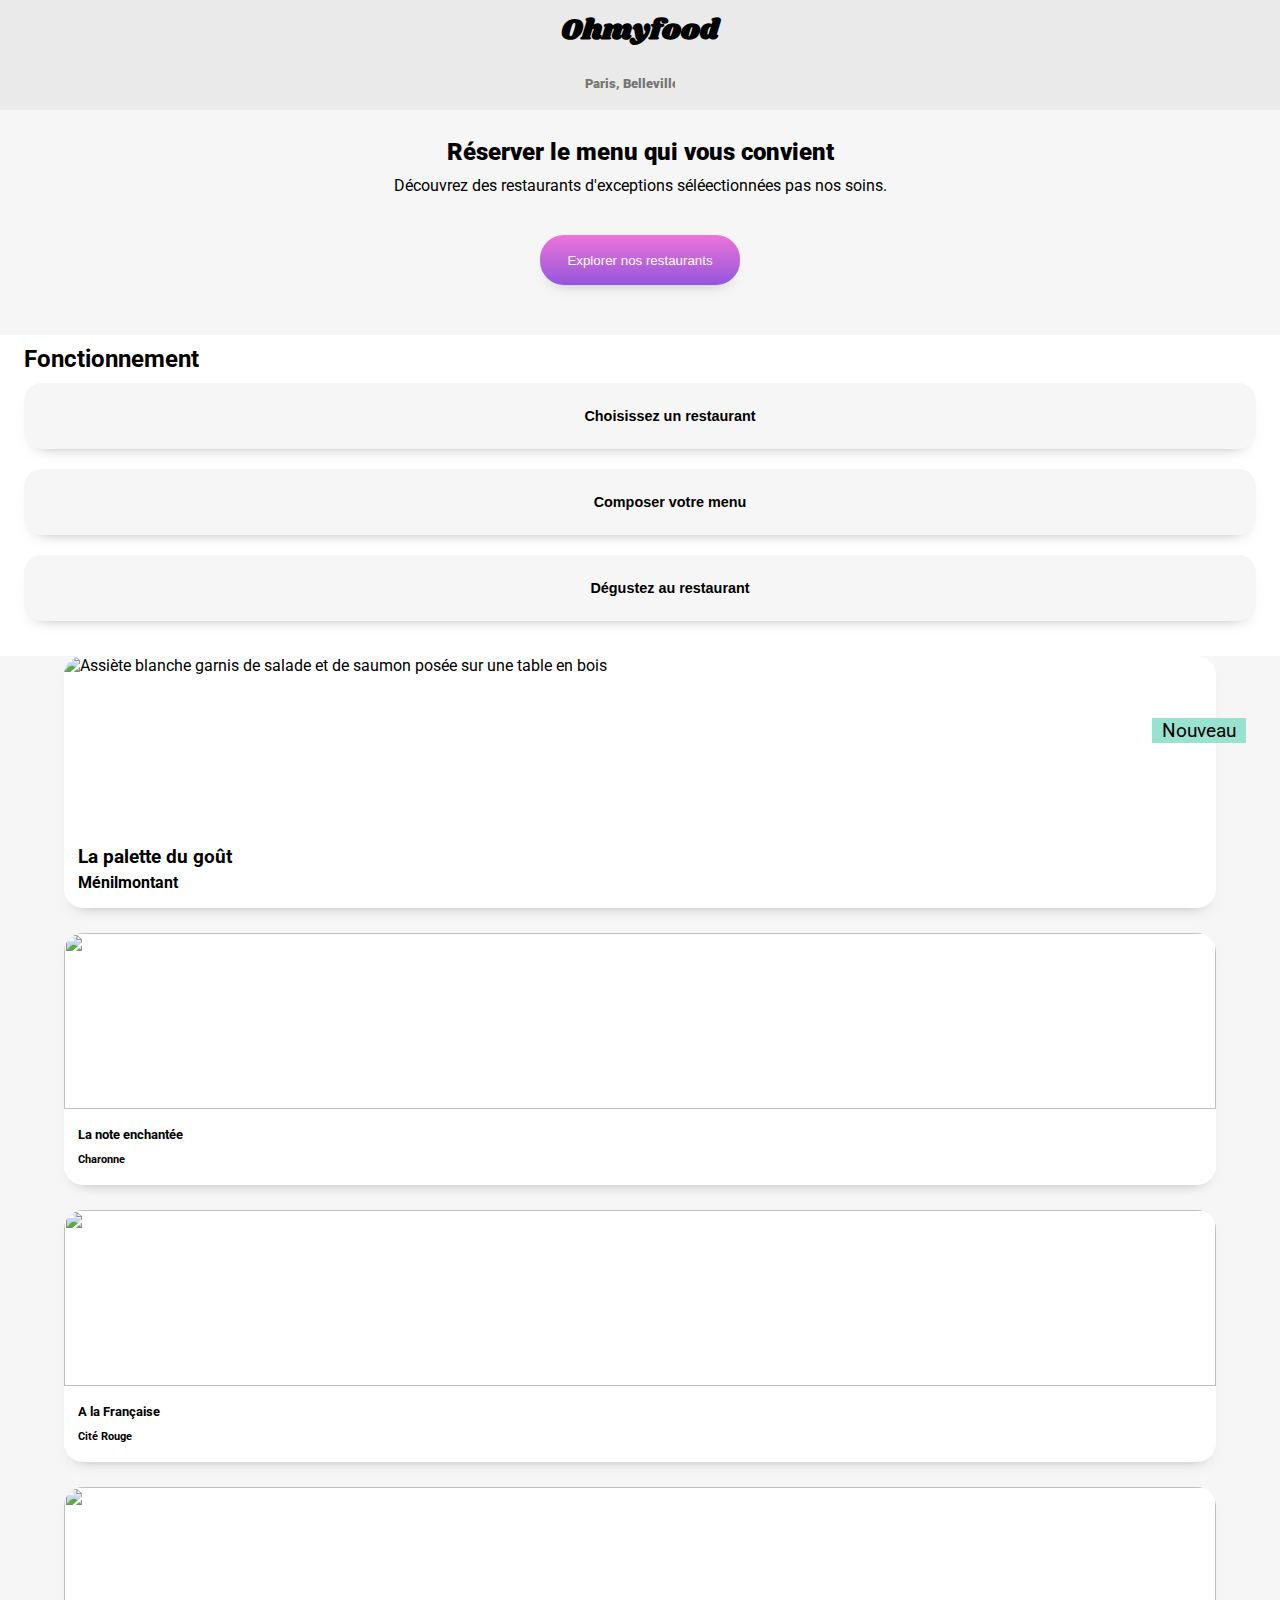
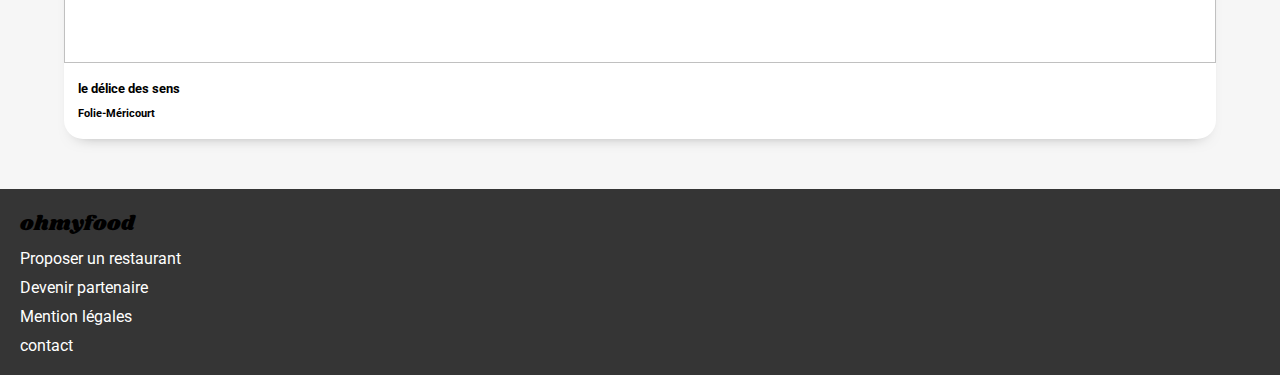
==== commit 81a3d44b: "utilisation css grid pour les cards des restaurants" ====
--- a/index.html
+++ b/index.html
@@ -12,7 +12,13 @@
     <body>
         <header>
             <a href="index.html" class="logo"><h1>Ohmyfood</h1></a>
-            <input class="input-locality" placeholder="Paris Lyon"type="text">
+            <form class="searchbox">
+                <i class="fas fa-map-marker-alt"></i>
+                <input class="input-locality" placeholder="Paris, Belleville"type="text">
+            </form>  
+            
+
+
 
             <div class="exploration">
                 <h2>Réserver le menu qui vous convient</h2>
@@ -23,9 +29,9 @@
             </div>
         </header>
 <!--NAVIGATION-->
-        <nav>
+        
             <div class="steps">
-                <h3>Fonctionnement</h3>
+                <h2>Fonctionnement</h2>
                 <button class="btn-navigation_step-1">
                     <i class="fas fa-mobile-alt fa-lg"></i>
                     Choisissez un restaurant
@@ -41,20 +47,24 @@
                     Dégustez au restaurant
                 </button>
             </div>
-        </nav>
+        
 <!--MENU BLOC-->
-        <main>
-            <div class="card-bloc">
-                <a href="menu_one">
-                    <div class="restaurant-card-1">
-                        <img src="images/restaurants/jay-wennington-N_Y88TWmGwA-unsplash.jpg" alt="Assiète blanche garnis de salade et de saumon posée sur une table en bois">
-                        <div class="restaurant-name">
-                            <h5>La palette du goût</h5>
-                            <h6>Ménilmontant</h6>
-                        </div>
+        <main class="card-bloc">
+
+            
+                <a href="menu_one.html" class="restaurant-card-1">
+                    
+                    <img src="images/restaurants/jay-wennington-N_Y88TWmGwA-unsplash.jpg" alt="Assiète blanche garnis de salade et de saumon posée sur une table en bois">
+                    <span class="new-icon">Nouveau</span>
+                    <div class="restaurant-name">
+                        <h3>La palette du goût</h3>
+                        <h4>Ménilmontant</h4>
+                        
                     </div>
+                    <i class="far fa-heart far fa-lg"></i>
+                    
                 </a>
-                <a href="menu_two">
+                <a href="menu_two.html">
                     <div class="restaurant-card-2">
                         <img src="images/restaurants/stil-u2Lp8tXIcjw-unsplash.jpg" alt="">
                         <div class="restaurant-name">
@@ -74,7 +84,7 @@
                     </div>
                 </a>
 
-                <a href="menu_four">
+                <a href="menu_four.html">
                     <div class="restaurant-card-4">
                         <img src="images/restaurants/louis-hansel-shotsoflouis-qNBGVyOCY8Q-unsplash.jpg" alt="">
                         <div class="restaurant-name">
@@ -83,7 +93,7 @@
                         </div>
                     </div>
                 </a>
-           </div>
+           
         </main>
             
 <!--Footer bloc-->
--- a/sass/style.css
+++ b/sass/style.css
@@ -1,4 +1,3 @@
-@charset "UTF-8";
 @font-face {
   font-family: "shrikhand", "roboto";
   src: url("fonts/Shrikhand-Regular.otf");
@@ -27,6 +26,12 @@
 
 .btn-navigation_step-1, .btn-navigation_step-2, .btn-navigation_step-3 {
   display: flex;
+  justify-content: center;
+  align-items: center; }
+
+.main-menu-header {
+  display: flex;
+  justify-content: space-between;
   align-items: center; }
 
 /* BUTTON */
@@ -40,7 +45,8 @@
   box-shadow: 0px 8px 16px -13px #7d7d7d;
   outline: none;
   display: block;
-  margin: 0 auto; }
+  margin: 0 auto;
+  cursor: pointer; }
 
 .starter-1, .main_course-1, .dessert-1, .starter-2, .main_course-2, .dessert-2, .starter-3, .main_course-3, .dessert-3, .starter-4, .main_course-4, .dessert-4 {
   background-color: #f6f6f6;
@@ -57,8 +63,9 @@
   margin: 0;
   padding: 0; }
 
-a {
-  text-decoration: none; }
+a, h1 {
+  text-decoration: none;
+  color: black; }
 
 body {
   z-index: 100;
@@ -68,17 +75,28 @@
 
 header {
   height: 100%;
-  width: 100%; }
+  width: 100%;
+  background-color: #eaeaea; }
 
 .logo {
   font-family: "shrikhand";
   font-size: 0.9em;
   text-align: center;
   padding-top: 9px;
+  padding-bottom: 5px;
   margin-bottom: 3px;
   font-weight: 100;
-  box-shadow: 0px 0px 8px 0px #7d7d7d;
-  display: block; }
+  display: block;
+  margin: 0 20px; }
+
+.logo-container {
+  display: flex;
+  justify-content: center;
+  margin-right: 20px; }
+  .logo-container a {
+    display: flex;
+    padding-right: 43px;
+    align-items: center; }
 
 .input-area {
   color: #eaeaea;
@@ -86,17 +104,25 @@
   height: auto; }
 
 .input-locality {
-  text-align: center;
   height: 100%;
   font-family: "roboto";
   font-weight: 1000;
   padding: 10px 0;
   background-color: #eaeaea;
   border: none;
-  width: 100%;
+  width: 50%;
+  margin: 0 15px;
+  padding-left: 10px;
+  outline: none; }
+
+.searchbox {
+  background-color: #eaeaea;
   display: block;
-  margin: 0 auto;
-  outline: none; }
+  margin: 10px auto 9px auto;
+  align-items: center;
+  width: 180Px; }
+  .searchbox .fas {
+    padding-left: 10px; }
 
 .exploration {
   width: 100%;
@@ -106,9 +132,9 @@
   z-index: 3;
   text-align: center; }
   .exploration h2, .exploration h3 {
-    margin: 15px 0 20px 0;
+    margin: 0 0 20px 0;
     font-weight: 1000;
-    padding: 0 77px;
+    padding: 28px 77px 0 77px;
     margin-bottom: 10px; }
   .exploration p {
     padding: 0 18px;
@@ -178,6 +204,16 @@
   .btn-navigation_step-3 .fas {
     margin: 0 30px; }
 
+.new-icon {
+  color: black;
+  font-size: 19px;
+  padding: 1px 10px;
+  background-color: #99E2D0;
+  position: absolute;
+  /* top: auto; */
+  right: 34Px;
+  top: 718px; }
+
 .steps {
   display: flex;
   flex-direction: column;
@@ -200,55 +236,110 @@
 .restaurant-card-1 {
   height: 252px;
   background-color: white;
-  margin: 20px 24px;
   border-radius: 19px;
-  overflow: hidden; }
+  overflow: hidden;
+  box-shadow: 0px 8px 16px -13px #7d7d7d;
+  margin-top: 25px;
+  display: grid;
+  grid-template-columns: 33.33% 33.33% 33.33%;
+  grid-template-rows: 70% 30%;
+  width: 90%;
+  margin: 25px auto 0 auto; }
   .restaurant-card-1 img {
+    grid-column-start: 1;
+    grid-column-end: 4;
+    grid-row-start: 1;
+    grid-row-end: 2;
     object-fit: cover;
     object-position: bottom;
     width: 100%;
-    height: 70%; }
+    height: 100%; }
+  .restaurant-card-1 .far {
+    grid-row-start: 2;
+    margin: 28px 0 0 67px; }
 
 .restaurant-card-2 {
   height: 252px;
   background-color: white;
-  margin: 20px 24px;
   border-radius: 19px;
-  overflow: hidden; }
+  overflow: hidden;
+  box-shadow: 0px 8px 16px -13px #7d7d7d;
+  margin-top: 25px;
+  display: grid;
+  grid-template-columns: 33.33% 33.33% 33.33%;
+  grid-template-rows: 70% 30%;
+  width: 90%;
+  margin: 25px auto 0 auto; }
   .restaurant-card-2 img {
+    grid-column-start: 1;
+    grid-column-end: 4;
+    grid-row-start: 1;
+    grid-row-end: 2;
     object-fit: cover;
     object-position: bottom;
     width: 100%;
-    height: 70%; }
+    height: 100%; }
+  .restaurant-card-2 .far {
+    grid-row-start: 2;
+    margin: 28px 0 0 67px; }
 
 .restaurant-card-3 {
   height: 252px;
   background-color: white;
-  margin: 20px 24px;
   border-radius: 19px;
-  overflow: hidden; }
+  overflow: hidden;
+  box-shadow: 0px 8px 16px -13px #7d7d7d;
+  margin-top: 25px;
+  display: grid;
+  grid-template-columns: 33.33% 33.33% 33.33%;
+  grid-template-rows: 70% 30%;
+  width: 90%;
+  margin: 25px auto 0 auto; }
   .restaurant-card-3 img {
+    grid-column-start: 1;
+    grid-column-end: 4;
+    grid-row-start: 1;
+    grid-row-end: 2;
     object-fit: cover;
     object-position: bottom;
     width: 100%;
-    height: 70%; }
+    height: 100%; }
+  .restaurant-card-3 .far {
+    grid-row-start: 2;
+    margin: 28px 0 0 67px; }
 
 .restaurant-card-4 {
   height: 252px;
   background-color: white;
-  margin: 20px 24px;
   border-radius: 19px;
-  overflow: hidden; }
+  overflow: hidden;
+  box-shadow: 0px 8px 16px -13px #7d7d7d;
+  margin-top: 25px;
+  display: grid;
+  grid-template-columns: 33.33% 33.33% 33.33%;
+  grid-template-rows: 70% 30%;
+  width: 90%;
+  margin: 25px auto 0 auto; }
   .restaurant-card-4 img {
+    grid-column-start: 1;
+    grid-column-end: 4;
+    grid-row-start: 1;
+    grid-row-end: 2;
     object-fit: cover;
     object-position: bottom;
     width: 100%;
-    height: 70%; }
+    height: 100%; }
+  .restaurant-card-4 .far {
+    grid-row-start: 2;
+    margin: 28px 0 0 67px; }
 
 .restaurant-name {
-  font-size: 1.4em;
+  margin-top: 10px;
   line-height: 25px;
-  padding: 9px 0 0 14px; }
+  padding: 3px 0 0 14px;
+  grid-column-start: 1;
+  grid-row-start: 2;
+  grid-column-end: 3; }
 
 footer {
   background-color: #353535;
@@ -271,13 +362,22 @@
   background-color: #eaeaea;
   height: 100%; }
 
-/* menu français*/
-.menu-banner {
-  overflow: hidden; }
-  .menu-banner img {
-    object-fit: cover;
-    height: auto;
-    width: 100%; }
+/* menu*/
+header img {
+  overflow: hidden;
+  object-fit: cover;
+  height: auto;
+  width: 100%; }
+
+.main-menu-header .far {
+  margin-right: 20px; }
+
+.hr-title {
+  width: 10%;
+  margin: 5px 0 0 19px;
+  height: 3px;
+  background-color: #99E2D0;
+  border: none; }
 
 .main-menu {
   height: 100%;
@@ -285,15 +385,22 @@
   border-radius: 34px;
   z-index: 2;
   position: relative;
-  top: -107px;
+  top: -48px;
   width: 100%;
   height: 100%; }
+  .main-menu h1 {
+    font-family: "shrikhand";
+    padding: 23px 0 0 15px;
+    margin-bottom: 20px;
+    font-size: 1.2em; }
   .main-menu h3 {
-    font-family: "shrikhand";
-    padding: 23px 0 0 15px; }
-  .main-menu h5 {
-    margin: 23px 0 0 15px;
-    border-bottom: 3px solid #99E2D0; }
+    margin-left: 18px; }
+
+.title-underline {
+  border-bottom: 3px solid #99E2D0; }
+
+.item-title {
+  font-size: 1.2em; }
 
 /* vignette des menus */
 .starter-1, .main_course-1, .dessert-1 {
@@ -516,7 +623,7 @@
   to {
     opacity: 1;
     transform: translate3d(0, 0, 0); } }
-.starter-container, .main_course-container, .dessert-container {
+.starter-section, .main_course-section, .dessert-section {
   margin-bottom: 50px; }
 
 .order-section {
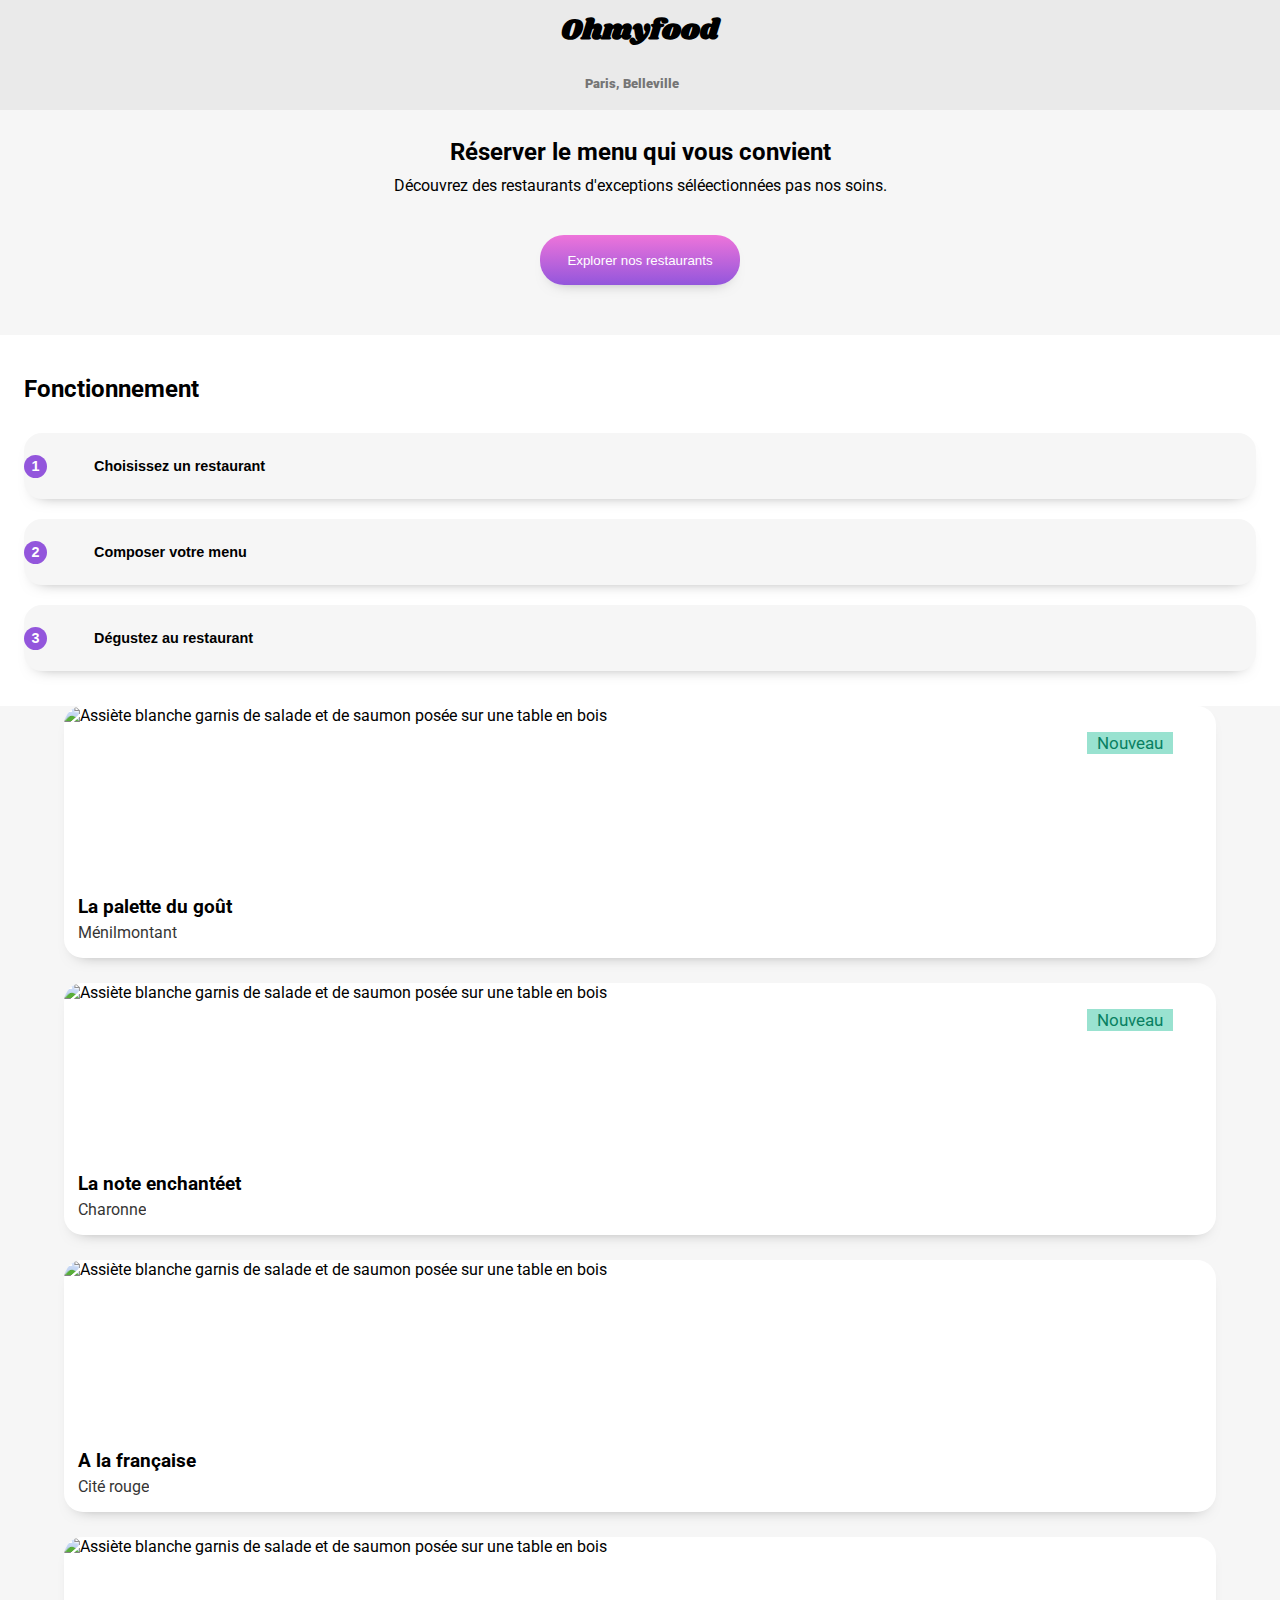
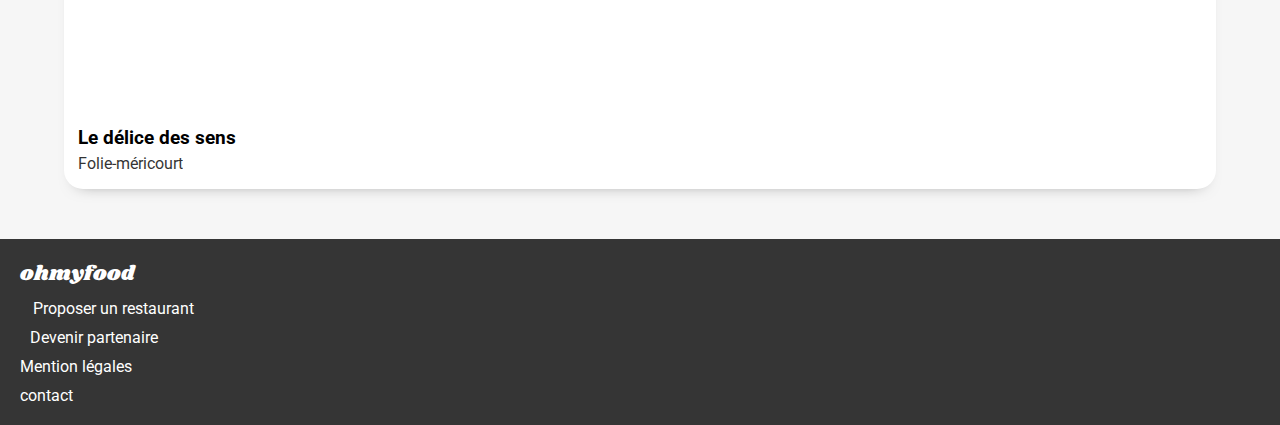
==== commit 7452db50: "finalisation css index + menu_one" ====
--- a/index.html
+++ b/index.html
@@ -5,11 +5,17 @@
         <meta name="viewport" content="width=device-width, initial-scale=1.0"> 
         <link href="https://fonts.googleapis.com/css2?family=Roboto:wght@100&display=swap" rel="stylesheet">
         <link href="https://fonts.googleapis.com/css2?family=Roboto:wght@100&family=Shrikhand&display=swap" rel="stylesheet">
+        <link href="https://fonts.googleapis.com/css2?family=Roboto:wght@900&display=swap" rel="stylesheet">
+        <link href="https://fonts.googleapis.com/css2?family=Roboto:ital,wght@0,900;1,700&display=swap" rel="stylesheet">
+        <link href="https://fonts.googleapis.com/css2?family=Roboto:ital,wght@0,700;0,900;1,700&display=swap" rel="stylesheet">
+        <link href="https://fonts.googleapis.com/css2?family=Roboto:ital,wght@0,400;0,700;0,900;1,700&display=swap" rel="stylesheet">
         <link rel="stylesheet" href="https://pro.fontawesome.com/releases/v5.10.0/css/all.css" integrity="sha384-AYmEC3Yw5cVb3ZcuHtOA93w35dYTsvhLPVnYs9eStHfGJvOvKxVfELGroGkvsg+p" crossorigin="anonymous"/>
         <link rel="stylesheet" href="sass/style.css">
         <title>Oh My Food!</title>
     </head>
     <body>
+
+        
         <header>
             <a href="index.html" class="logo"><h1>Ohmyfood</h1></a>
             <form class="searchbox">
@@ -32,17 +38,21 @@
         
             <div class="steps">
                 <h2>Fonctionnement</h2>
+                
                 <button class="btn-navigation_step-1">
+                    <span class="step-number">1</span>
                     <i class="fas fa-mobile-alt fa-lg"></i>
                     Choisissez un restaurant
                 </button>
                 
                 <button class="btn-navigation_step-2">
+                    <span class="step-number">2</span>
                     <i class="fas fa-list-ul"></i>
                     Composer votre menu
                 </button>
             
                 <button class="btn-navigation_step-3">
+                    <span class="step-number">3</span>
                     <i class="fas fa-store"></i>
                     Dégustez au restaurant
                 </button>
@@ -64,35 +74,46 @@
                     <i class="far fa-heart far fa-lg"></i>
                     
                 </a>
-                <a href="menu_two.html">
-                    <div class="restaurant-card-2">
-                        <img src="images/restaurants/stil-u2Lp8tXIcjw-unsplash.jpg" alt="">
-                        <div class="restaurant-name">
-                            <h5>La note enchantée</h5>
-                            <h6>Charonne</h6>
-                        </div>
+                 
+                <a href="menu_two.html" class="restaurant-card-2">
+                    
+                    <img src="images/restaurants/stil-u2Lp8tXIcjw-unsplash.jpg" alt="Assiète blanche garnis de salade et de saumon posée sur une table en bois">
+                    <span class="new-icon">Nouveau</span>
+                    <div class="restaurant-name">
+                        <h3>La note enchantéet</h3>
+                        <h4>Charonne</h4>
+                        
                     </div>
+                    <i class="far fa-heart far fa-lg"></i>
+                    
                 </a>
-
-                <a href="menu_three.html">
-                    <div class="restaurant-card-3">
-                        <img src="images/restaurants/toa-heftiba-DQKerTsQwi0-unsplash.jpg" alt="">
-                        <div class="restaurant-name">
-                            <h5>A la Française</h5>
-                            <h6>Cité Rouge</h6>
-                        </div>
+                 
+                <a href="menu_three.html" class="restaurant-card-3">
+                    
+                    <img src="images/restaurants/toa-heftiba-DQKerTsQwi0-unsplash.jpg" alt="Assiète blanche garnis de salade et de saumon posée sur une table en bois">
+                    <span class="new-icon">Nouveau</span>
+                    <div class="restaurant-name">
+                        <h3>A la française</h3>
+                        <h4>Cité rouge</h4>
+                        
                     </div>
+                    <i class="far fa-heart far fa-lg"></i>
+                    
                 </a>
-
-                <a href="menu_four.html">
-                    <div class="restaurant-card-4">
-                        <img src="images/restaurants/louis-hansel-shotsoflouis-qNBGVyOCY8Q-unsplash.jpg" alt="">
-                        <div class="restaurant-name">
-                            <h5>le délice des sens</h5>
-                            <h6>Folie-Méricourt</h6>
-                        </div>
+                 
+                <a href="menu_four.html" class="restaurant-card-4">
+                    
+                    <img src="images/restaurants/louis-hansel-shotsoflouis-qNBGVyOCY8Q-unsplash.jpg" alt="Assiète blanche garnis de salade et de saumon posée sur une table en bois">
+                    <span class="new-icon">Nouveau</span>
+                    <div class="restaurant-name">
+                        <h3>Le délice des sens</h3>
+                        <h4>Folie-méricourt</h4>
+                        
                     </div>
+                    <i class="far fa-heart far fa-lg"></i>
+                    
                 </a>
+            
            
         </main>
             
@@ -100,10 +121,18 @@
         <footer>
             <h1>ohmyfood</h1>
             <ul>
-                <li>Proposer un restaurant</li>
-                <li>Devenir partenaire</li>
-                <li>Mention légales</li>
-                <li>contact</li>
+                <li>
+                    <i class="fas fa-utensils fa-sm"></i><a href="#">Proposer un restaurant</a>
+               </li>
+                <li>
+                    <i class="fas fa-hands-helping fa-xs"></i><a href="#">Devenir partenaire</a>
+                </li>
+                 <li>
+                    <a href="#">Mention légales</a>
+                </li>
+                 <li>
+                    <a href="mailto:allanseu@gmail.com">contact</a>
+                </li>
             </ul>
         </footer>
         
--- a/sass/style.css
+++ b/sass/style.css
@@ -23,11 +23,6 @@
   justify-content: center;
   align-items: center;
   flex-direction: row; }
-
-.btn-navigation_step-1, .btn-navigation_step-2, .btn-navigation_step-3 {
-  display: flex;
-  justify-content: center;
-  align-items: center; }
 
 .main-menu-header {
   display: flex;
@@ -47,6 +42,10 @@
   display: block;
   margin: 0 auto;
   cursor: pointer; }
+  .pink-btn:hover {
+    transition: all 0.5s ease-out;
+    background: linear-gradient(#ee75da, #9559df);
+    box-shadow: 0px 12px 15px -4px #7d7d7d; }
 
 .starter-1, .main_course-1, .dessert-1, .starter-2, .main_course-2, .dessert-2, .starter-3, .main_course-3, .dessert-3, .starter-4, .main_course-4, .dessert-4 {
   background-color: #f6f6f6;
@@ -110,7 +109,7 @@
   padding: 10px 0;
   background-color: #eaeaea;
   border: none;
-  width: 50%;
+  width: 55%;
   margin: 0 15px;
   padding-left: 10px;
   outline: none; }
@@ -133,7 +132,7 @@
   text-align: center; }
   .exploration h2, .exploration h3 {
     margin: 0 0 20px 0;
-    font-weight: 1000;
+    font-weight: 700;
     padding: 28px 77px 0 77px;
     margin-bottom: 10px; }
   .exploration p {
@@ -147,72 +146,113 @@
   font-size: 0.8rem;
   margin-bottom: 30px; }
 
+.pink-btn {
+  margin: 40px auto 0; }
+
 .btn-navigation_step-1 {
   background-color: #f6f6f6;
   height: 66px;
   box-shadow: 0px 8px 16px -13px #7d7d7d;
   border-radius: 18px;
+  display: flex;
+  justify-content: left;
   padding: 0 10px;
   margin: 10px 0;
+  position: relative;
   align-items: center;
   padding-right: 10px;
   font-weight: bold;
   font-size: 0.9em;
   color: black;
-  border: none; }
+  border: none;
+  outline: none; }
   .btn-navigation_step-1:hover {
-    background-color: #F5EDFF;
-    transition: 0.25s; }
+    background-color: #fffbfb;
+    transition: 0.25s;
+    box-shadow: 0px 12px 20px -8px #7d7d7d; }
   .btn-navigation_step-1 .fas {
     margin: 0 30px; }
+  .btn-navigation_step-1 .step-number {
+    position: absolute;
+    background-color: #9356DC;
+    width: 23px;
+    height: 23px;
+    border-radius: 50%;
+    color: white;
+    display: flex;
+    justify-content: center;
+    align-items: center;
+    left: 0px; }
 
 .btn-navigation_step-2 {
   background-color: #f6f6f6;
   height: 66px;
   box-shadow: 0px 8px 16px -13px #7d7d7d;
   border-radius: 18px;
+  display: flex;
+  justify-content: left;
   padding: 0 10px;
   margin: 10px 0;
+  position: relative;
   align-items: center;
   padding-right: 10px;
   font-weight: bold;
   font-size: 0.9em;
   color: black;
-  border: none; }
+  border: none;
+  outline: none; }
   .btn-navigation_step-2:hover {
-    background-color: #F5EDFF;
-    transition: 0.25s; }
+    background-color: #fffbfb;
+    transition: 0.25s;
+    box-shadow: 0px 12px 20px -8px #7d7d7d; }
   .btn-navigation_step-2 .fas {
     margin: 0 30px; }
+  .btn-navigation_step-2 .step-number {
+    position: absolute;
+    background-color: #9356DC;
+    width: 23px;
+    height: 23px;
+    border-radius: 50%;
+    color: white;
+    display: flex;
+    justify-content: center;
+    align-items: center;
+    left: 0px; }
 
 .btn-navigation_step-3 {
   background-color: #f6f6f6;
   height: 66px;
   box-shadow: 0px 8px 16px -13px #7d7d7d;
   border-radius: 18px;
+  display: flex;
+  justify-content: left;
   padding: 0 10px;
   margin: 10px 0;
+  position: relative;
   align-items: center;
   padding-right: 10px;
   font-weight: bold;
   font-size: 0.9em;
   color: black;
-  border: none; }
+  border: none;
+  outline: none; }
   .btn-navigation_step-3:hover {
-    background-color: #F5EDFF;
-    transition: 0.25s; }
+    background-color: #fffbfb;
+    transition: 0.25s;
+    box-shadow: 0px 12px 20px -8px #7d7d7d; }
   .btn-navigation_step-3 .fas {
     margin: 0 30px; }
-
-.new-icon {
-  color: black;
-  font-size: 19px;
-  padding: 1px 10px;
-  background-color: #99E2D0;
-  position: absolute;
-  /* top: auto; */
-  right: 34Px;
-  top: 718px; }
+  .btn-navigation_step-3 .step-number {
+    position: absolute;
+    background-color: #9356DC;
+    width: 23px;
+    height: 23px;
+    border-radius: 50%;
+    color: white;
+    display: flex;
+    justify-content: center;
+    align-items: center;
+    left: 0px; }
 
 .steps {
   display: flex;
@@ -221,6 +261,8 @@
   height: 100%;
   padding: 0 10px;
   margin: 10px 14px; }
+  .steps h2 {
+    margin: 30px 0 20px 0; }
 
 .card-bloc {
   background-color: #f6f6f6;
@@ -235,6 +277,7 @@
 
 .restaurant-card-1 {
   height: 252px;
+  position: relative;
   background-color: white;
   border-radius: 19px;
   overflow: hidden;
@@ -254,12 +297,25 @@
     object-position: bottom;
     width: 100%;
     height: 100%; }
+  .restaurant-card-1 h4 {
+    font-weight: 400;
+    opacity: 0.8; }
   .restaurant-card-1 .far {
+    width: 0;
+    height: 0;
     grid-row-start: 2;
-    margin: 28px 0 0 67px; }
+    padding: 28px 0 0 67px;
+    font-weight: 100;
+    transition: font-weight 400ms ease-in-out;
+    will-change: font-weight;
+    cursor: pointer;
+    color: #9356DC; }
+    .restaurant-card-1 .far:hover {
+      font-weight: 1000; }
 
 .restaurant-card-2 {
   height: 252px;
+  position: relative;
   background-color: white;
   border-radius: 19px;
   overflow: hidden;
@@ -279,12 +335,25 @@
     object-position: bottom;
     width: 100%;
     height: 100%; }
+  .restaurant-card-2 h4 {
+    font-weight: 400;
+    opacity: 0.8; }
   .restaurant-card-2 .far {
+    width: 0;
+    height: 0;
     grid-row-start: 2;
-    margin: 28px 0 0 67px; }
+    padding: 28px 0 0 67px;
+    font-weight: 100;
+    transition: font-weight 400ms ease-in-out;
+    will-change: font-weight;
+    cursor: pointer;
+    color: #9356DC; }
+    .restaurant-card-2 .far:hover {
+      font-weight: 1000; }
 
 .restaurant-card-3 {
   height: 252px;
+  position: relative;
   background-color: white;
   border-radius: 19px;
   overflow: hidden;
@@ -304,12 +373,25 @@
     object-position: bottom;
     width: 100%;
     height: 100%; }
+  .restaurant-card-3 h4 {
+    font-weight: 400;
+    opacity: 0.8; }
   .restaurant-card-3 .far {
+    width: 0;
+    height: 0;
     grid-row-start: 2;
-    margin: 28px 0 0 67px; }
+    padding: 28px 0 0 67px;
+    font-weight: 100;
+    transition: font-weight 400ms ease-in-out;
+    will-change: font-weight;
+    cursor: pointer;
+    color: #9356DC; }
+    .restaurant-card-3 .far:hover {
+      font-weight: 1000; }
 
 .restaurant-card-4 {
   height: 252px;
+  position: relative;
   background-color: white;
   border-radius: 19px;
   overflow: hidden;
@@ -329,9 +411,43 @@
     object-position: bottom;
     width: 100%;
     height: 100%; }
+  .restaurant-card-4 h4 {
+    font-weight: 400;
+    opacity: 0.8; }
   .restaurant-card-4 .far {
+    width: 0;
+    height: 0;
     grid-row-start: 2;
-    margin: 28px 0 0 67px; }
+    padding: 28px 0 0 67px;
+    font-weight: 100;
+    transition: font-weight 400ms ease-in-out;
+    will-change: font-weight;
+    cursor: pointer;
+    color: #9356DC; }
+    .restaurant-card-4 .far:hover {
+      font-weight: 1000; }
+
+.restaurant-card-1 .new-icon {
+  color: black;
+  font-size: 17px;
+  padding: 1px 10px;
+  background-color: #99E2D0;
+  color: #088062;
+  position: absolute;
+  right: 0px;
+  margin-right: 43px;
+  margin-top: 26px; }
+
+.restaurant-card-2 .new-icon {
+  color: black;
+  font-size: 17px;
+  padding: 1px 10px;
+  background-color: #99E2D0;
+  color: #088062;
+  position: absolute;
+  right: 0px;
+  margin-right: 43px;
+  margin-top: 26px; }
 
 .restaurant-name {
   margin-top: 10px;
@@ -354,7 +470,14 @@
   footer h1 {
     font-size: 1.3em;
     font-family: "shrikhand";
-    font-weight: 400; }
+    font-weight: 400;
+    color: white; }
+  footer a {
+    color: white; }
+  footer .fa-hands-helping {
+    margin-right: 10px; }
+  footer .fa-utensils {
+    margin-right: 13px; }
 
 .main-container {
   display: flex;
@@ -406,7 +529,13 @@
 .starter-1, .main_course-1, .dessert-1 {
   display: flex;
   flex-direction: column;
-  flex-wrap: nowrap; }
+  flex-wrap: nowrap;
+  transition-duration: 0.5s;
+  transition-property: padding-right; }
+  .starter-1:hover, .main_course-1:hover, .dessert-1:hover {
+    padding-right: 20%;
+    background-clip: content-box;
+    background-image: red; }
 
 .starter-1,
 .starter-2,
@@ -461,7 +590,13 @@
 .starter-2, .main_course-2, .dessert-2 {
   display: flex;
   flex-direction: column;
-  flex-wrap: nowrap; }
+  flex-wrap: nowrap;
+  transition-duration: 0.5s;
+  transition-property: padding-right; }
+  .starter-2:hover, .main_course-2:hover, .dessert-2:hover {
+    padding-right: 20%;
+    background-clip: content-box;
+    background-image: red; }
 
 .starter-1,
 .starter-2,
@@ -516,7 +651,13 @@
 .starter-3, .main_course-3, .dessert-3 {
   display: flex;
   flex-direction: column;
-  flex-wrap: nowrap; }
+  flex-wrap: nowrap;
+  transition-duration: 0.5s;
+  transition-property: padding-right; }
+  .starter-3:hover, .main_course-3:hover, .dessert-3:hover {
+    padding-right: 20%;
+    background-clip: content-box;
+    background-image: red; }
 
 .starter-1,
 .starter-2,
@@ -571,7 +712,13 @@
 .starter-4, .main_course-4, .dessert-4 {
   display: flex;
   flex-direction: column;
-  flex-wrap: nowrap; }
+  flex-wrap: nowrap;
+  transition-duration: 0.5s;
+  transition-property: padding-right; }
+  .starter-4:hover, .main_course-4:hover, .dessert-4:hover {
+    padding-right: 20%;
+    background-clip: content-box;
+    background-image: red; }
 
 .starter-1,
 .starter-2,
@@ -623,7 +770,7 @@
   to {
     opacity: 1;
     transform: translate3d(0, 0, 0); } }
-.starter-section, .main_course-section, .dessert-section {
+.starter-section, .main_course-section {
   margin-bottom: 50px; }
 
 .order-section {
@@ -634,4 +781,100 @@
   justify-content: space-between;
   width: 100%; }
 
+.first {
+  width: 100px;
+  height: 100px;
+  position: relative;
+  top: -101px;
+  align-items: center;
+  border-radius: 50%;
+  border: 10px solid #99E2D0;
+  border-left: none;
+  border-top: none;
+  border-bottom: none;
+  transform: rotate(0deg);
+  animation: rot2 5s ease-in-out infinite; }
+
+.second {
+  width: 100px;
+  height: 100px;
+  top: 101px;
+  position: relative;
+  align-items: center;
+  border-radius: 50%;
+  border: 10px solid #7c0bfd;
+  border-left: none;
+  border-right: none;
+  border-bottom: none;
+  transform: rotate(0deg);
+  animation: rot2 5s ease-in-out infinite; }
+
+.third {
+  width: 100px;
+  height: 100px;
+  position: relative;
+  align-items: center;
+  border-radius: 50%;
+  border: 10px solid #FF79DA;
+  border-bottom: none;
+  border-right: none;
+  border-top: none;
+  transform: rotate(0deg);
+  animation: rot2 5s ease-in-out infinite; }
+
+.fourth {
+  width: 100px;
+  height: 100px;
+  position: relative;
+  top: -201px;
+  align-items: center;
+  border-radius: 50%;
+  border: 10px solid #f2f2F2;
+  border-left: none;
+  border-right: none;
+  border-top: none;
+  transform: rotate(0deg);
+  animation: rot4 2s ease-in-out infinite; }
+
+@keyframes rot1 {
+  50% {
+    transform: rotate(405deg); }
+  100% {
+    transform: rotate(-405deg); } }
+@keyframes rot2 {
+  50% {
+    transform: rotate(405deg); }
+  100% {
+    transform: rotate(0deg); } }
+@keyframes rot3 {
+  50% {
+    transform: rotate(405deg); }
+  100% {
+    transform: rotate(0deg); } }
+@keyframes rot4 {
+  50% {
+    transform: rotate(405deg); }
+  100% {
+    transform: rotate(0deg); } }
+.title-spinner {
+  font-family: "shrikhand";
+  font-weight: bold;
+  display: flex;
+  justify-content: center; }
+
+.spinner-loader {
+  position: relative;
+  display: block;
+  width: 118Px;
+  margin: 0 auto;
+  align-items: center; }
+
+.loader-body {
+  height: 100%;
+  width: 100%;
+  position: absolute;
+  z-index: 100;
+  background-color: white;
+  transition: fadeout 3s ease-in-out; }
+
 /*# sourceMappingURL=style.css.map */
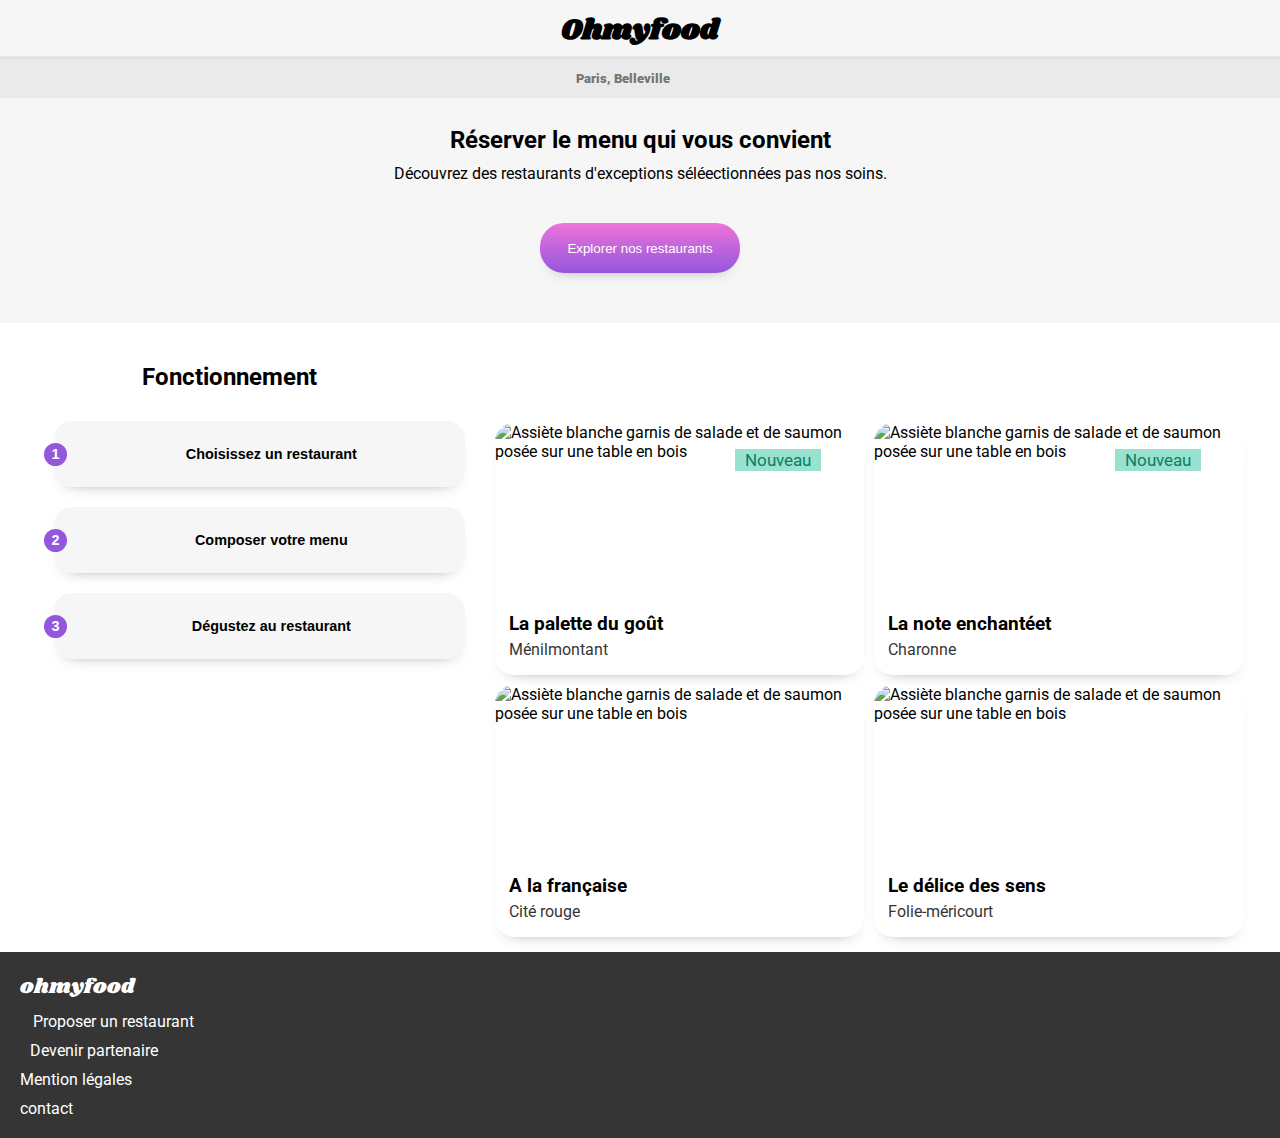
==== commit ffd5ca11: "mise en place version desktop" ====
--- a/index.html
+++ b/index.html
@@ -14,8 +14,22 @@
         <title>Oh My Food!</title>
     </head>
     <body>
+        <div class="loader-body">
 
+            <main class="spinner-loader">
+               
+                <div class="second"></div>
+                <div class="third"></div>
+                <div class="first"></div>
+                <div class="fourth"></div>
+                
+                
+            </main>
         
+            
+        </div>
+
+        <!-- div loader en absolute -->
         <header>
             <a href="index.html" class="logo"><h1>Ohmyfood</h1></a>
             <form class="searchbox">
@@ -23,8 +37,6 @@
                 <input class="input-locality" placeholder="Paris, Belleville"type="text">
             </form>  
             
-
-
 
             <div class="exploration">
                 <h2>Réserver le menu qui vous convient</h2>
@@ -35,7 +47,7 @@
             </div>
         </header>
 <!--NAVIGATION-->
-        
+        <div class="wrapper">
             <div class="steps">
                 <h2>Fonctionnement</h2>
                 
@@ -57,6 +69,7 @@
                     Dégustez au restaurant
                 </button>
             </div>
+        
         
 <!--MENU BLOC-->
         <main class="card-bloc">
@@ -116,6 +129,7 @@
             
            
         </main>
+    </div>
             
 <!--Footer bloc-->
         <footer>
--- a/sass/style.css
+++ b/sass/style.css
@@ -86,7 +86,7 @@
   margin-bottom: 3px;
   font-weight: 100;
   display: block;
-  margin: 0 20px; }
+  background-color: #f6f6f6; }
 
 .logo-container {
   display: flex;
@@ -95,7 +95,8 @@
   .logo-container a {
     display: flex;
     padding-right: 43px;
-    align-items: center; }
+    align-items: center;
+    background-color: #eaeaea; }
 
 .input-area {
   color: #eaeaea;
@@ -106,22 +107,21 @@
   height: 100%;
   font-family: "roboto";
   font-weight: 1000;
-  padding: 10px 0;
+  padding: 12px 0;
   background-color: #eaeaea;
   border: none;
-  width: 55%;
-  margin: 0 15px;
-  padding-left: 10px;
+  /* margin: 0 15px; */
+  /* padding-left: 10px; */
   outline: none; }
 
 .searchbox {
   background-color: #eaeaea;
   display: block;
-  margin: 10px auto 9px auto;
-  align-items: center;
-  width: 180Px; }
+  text-align: center;
+  box-shadow: 0px 7px 9px 0px; }
   .searchbox .fas {
-    padding-left: 10px; }
+    padding-left: 39px;
+    margin-right: 10px; }
 
 .exploration {
   width: 100%;
@@ -182,7 +182,7 @@
     display: flex;
     justify-content: center;
     align-items: center;
-    left: 0px; }
+    left: -10px; }
 
 .btn-navigation_step-2 {
   background-color: #f6f6f6;
@@ -217,7 +217,7 @@
     display: flex;
     justify-content: center;
     align-items: center;
-    left: 0px; }
+    left: -10px; }
 
 .btn-navigation_step-3 {
   background-color: #f6f6f6;
@@ -252,7 +252,7 @@
     display: flex;
     justify-content: center;
     align-items: center;
-    left: 0px; }
+    left: -10px; }
 
 .steps {
   display: flex;
@@ -284,7 +284,7 @@
   box-shadow: 0px 8px 16px -13px #7d7d7d;
   margin-top: 25px;
   display: grid;
-  grid-template-columns: 33.33% 33.33% 33.33%;
+  grid-template-columns: repeat(3, 1fr);
   grid-template-rows: 70% 30%;
   width: 90%;
   margin: 25px auto 0 auto; }
@@ -322,7 +322,7 @@
   box-shadow: 0px 8px 16px -13px #7d7d7d;
   margin-top: 25px;
   display: grid;
-  grid-template-columns: 33.33% 33.33% 33.33%;
+  grid-template-columns: repeat(3, 1fr);
   grid-template-rows: 70% 30%;
   width: 90%;
   margin: 25px auto 0 auto; }
@@ -360,7 +360,7 @@
   box-shadow: 0px 8px 16px -13px #7d7d7d;
   margin-top: 25px;
   display: grid;
-  grid-template-columns: 33.33% 33.33% 33.33%;
+  grid-template-columns: repeat(3, 1fr);
   grid-template-rows: 70% 30%;
   width: 90%;
   margin: 25px auto 0 auto; }
@@ -398,7 +398,7 @@
   box-shadow: 0px 8px 16px -13px #7d7d7d;
   margin-top: 25px;
   display: grid;
-  grid-template-columns: 33.33% 33.33% 33.33%;
+  grid-template-columns: repeat(3, 1fr);
   grid-template-rows: 70% 30%;
   width: 90%;
   margin: 25px auto 0 auto; }
@@ -784,22 +784,22 @@
 .first {
   width: 100px;
   height: 100px;
-  position: relative;
-  top: -101px;
+  /* top: 0; */
+  position: absolute;
   align-items: center;
   border-radius: 50%;
-  border: 10px solid #99E2D0;
-  border-left: none;
+  border: 10px solid #FF79DA;
+  border-bottom: none;
+  border-right: none;
   border-top: none;
-  border-bottom: none;
   transform: rotate(0deg);
   animation: rot2 5s ease-in-out infinite; }
 
 .second {
   width: 100px;
   height: 100px;
-  top: 101px;
-  position: relative;
+  /* top: 0; */
+  position: absolute;
   align-items: center;
   border-radius: 50%;
   border: 10px solid #7c0bfd;
@@ -812,7 +812,8 @@
 .third {
   width: 100px;
   height: 100px;
-  position: relative;
+  /* top: 0; */
+  position: absolute;
   align-items: center;
   border-radius: 50%;
   border: 10px solid #FF79DA;
@@ -825,8 +826,8 @@
 .fourth {
   width: 100px;
   height: 100px;
-  position: relative;
-  top: -201px;
+  position: absolute;
+  /* top: -201px; */
   align-items: center;
   border-radius: 50%;
   border: 10px solid #f2f2F2;
@@ -865,16 +866,168 @@
 .spinner-loader {
   position: relative;
   display: block;
-  width: 118Px;
+  top: 50%;
+  height: 100px;
+  transform: translate(0, -50px);
   margin: 0 auto;
-  align-items: center; }
+  width: 100px;
+  animation-name: fadeowt;
+  animation-delay: 3s;
+  animation-duration: 0.3s;
+  animation-fill-mode: forwards; }
 
 .loader-body {
-  height: 100%;
-  width: 100%;
+  height: 100vh;
+  width: 100vw;
+  z-index: 99999;
   position: absolute;
-  z-index: 100;
-  background-color: white;
-  transition: fadeout 3s ease-in-out; }
+  display: none; }
+
+@keyframes fadeowt {
+  0% {
+    opacity: 1; }
+  to {
+    opacity: 0;
+    display: none; } }
+@media screen and (min-width: 1025px) {
+  header img {
+    height: 300px; }
+
+  .main-menu-header {
+    justify-content: center; }
+    .main-menu-header h1 {
+      margin-right: 10px;
+      transform: translate(23px, 0px); }
+    .main-menu-header .far {
+      margin-left: 29px; }
+
+  .main-menu {
+    text-align: center;
+    display: block;
+    margin-left: 0 auto; }
+
+  .steps {
+    flex-wrap: wrap;
+    flex-direction: column;
+    width: 50%; }
+    .steps h2 {
+      width: 100%;
+      text-align: center; }
+
+  .wrapper {
+    display: flex;
+    height: 100%; }
+
+  .card-bloc {
+    display: flex;
+    flex-direction: row;
+    width: 100%;
+    justify-content: center;
+    /* margin: 40px 0 0 0; */
+    padding: 95px 0 10px 0;
+    flex-wrap: wrap;
+    background-color: white; }
+
+  .restaurant-card-1 {
+    width: 45%;
+    margin: 5px; }
+
+  .restaurant-card-2 {
+    width: 45%;
+    margin: 5px; }
+
+  .restaurant-card-3 {
+    width: 45%;
+    margin: 5px; }
+
+  .restaurant-card-4 {
+    width: 45%;
+    margin: 5px; }
+
+  .btn-navigation_step-1 {
+    width: 100%;
+    justify-content: center;
+    padding: 0 36px 0 0;
+    margin-left: 30px; }
+
+  .btn-navigation_step-2 {
+    width: 100%;
+    justify-content: center;
+    padding: 0 36px 0 0;
+    margin-left: 30px; }
+
+  .btn-navigation_step-3 {
+    width: 100%;
+    justify-content: center;
+    padding: 0 36px 0 0;
+    margin-left: 30px; }
+
+  .starter-section, .main_course-section, .dessert-section {
+    width: 70%;
+    margin: 0 auto; } }
+@media screen and (min-width: 560px) and (max-width: 1024px) {
+  header img {
+    height: 300px; }
+
+  .main-menu-header {
+    justify-content: center; }
+    .main-menu-header h1 {
+      margin-right: 10px;
+      transform: translate(23px, 0px); }
+    .main-menu-header .far {
+      margin-left: 29px; }
+
+  .main-menu {
+    text-align: center;
+    display: block;
+    margin-left: 0 auto; }
+
+  .steps {
+    flex-wrap: wrap;
+    flex-direction: row; }
+    .steps h2 {
+      width: 100%;
+      margin-right: 51px; }
+
+  .card-bloc {
+    display: flex;
+    flex-direction: row;
+    justify-content: space-between;
+    flex-wrap: wrap; }
+
+  .restaurant-card-1 {
+    width: 48%;
+    margin: 5px; }
+
+  .restaurant-card-2 {
+    width: 48%;
+    margin: 5px; }
+
+  .restaurant-card-3 {
+    width: 48%;
+    margin: 5px; }
+
+  .restaurant-card-4 {
+    width: 48%;
+    margin: 5px; }
+
+  .btn-navigation_step-1 {
+    width: 30%;
+    justify-content: start;
+    padding: 0 36px 0 0; }
+
+  .btn-navigation_step-2 {
+    width: 30%;
+    justify-content: start;
+    padding: 0 36px 0 0; }
+
+  .btn-navigation_step-3 {
+    width: 30%;
+    justify-content: start;
+    padding: 0 36px 0 0; }
+
+  .starter-section, .main_course-section, .dessert-section {
+    width: 70%;
+    margin: 0 auto; } }
 
 /*# sourceMappingURL=style.css.map */
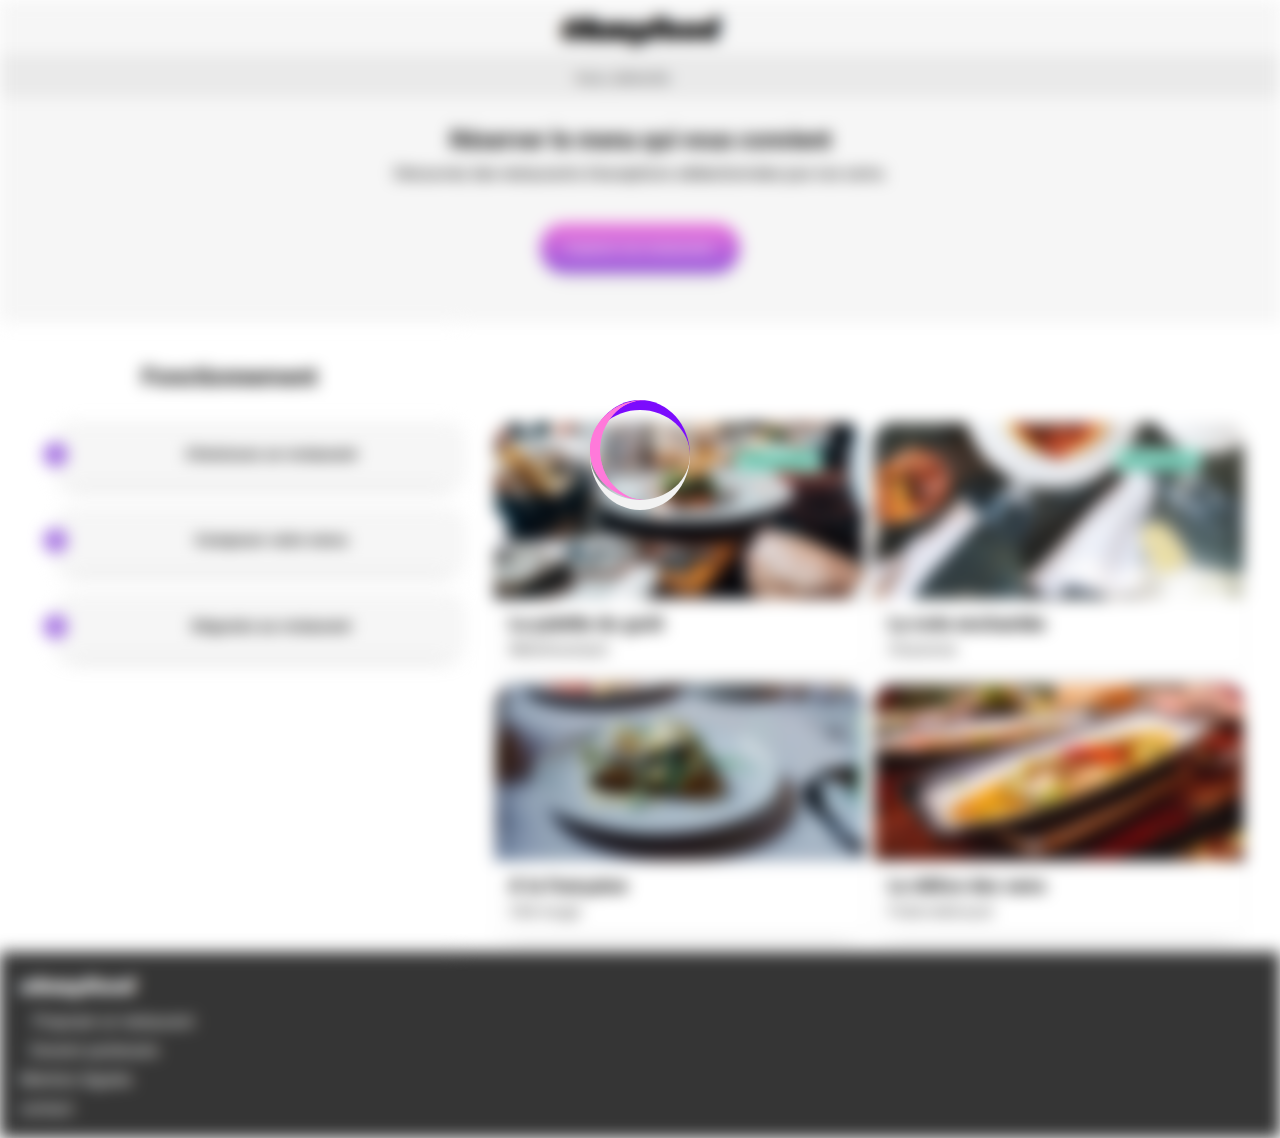
==== commit ea99029b: "rename menu + finalisation des animation menu + finalisation font" ====
--- a/index.html
+++ b/index.html
@@ -15,7 +15,6 @@
     </head>
     <body>
         <div class="loader-body">
-
             <main class="spinner-loader">
                
                 <div class="second"></div>
@@ -24,131 +23,130 @@
                 <div class="fourth"></div>
                 
                 
+            </main>  
+            </div>
+            <div class="blur-container">
+            <!-- div loader en absolute -->
+            <header>
+                <a href="index.html" class="logo"><h1>Ohmyfood</h1></a>
+                <form class="searchbox">
+                    <i class="fas fa-map-marker-alt"></i>
+                    <input class="input-locality" placeholder="Paris, Belleville"type="text">
+                </form>  
+                
+
+                <div class="exploration">
+                    <h2>Réserver le menu qui vous convient</h2>
+                    <p>Découvrez des restaurants d'exceptions séléectionnées pas nos soins.</p>
+                    <button class="pink-btn" type="button">
+                        Explorer nos restaurants
+                    </button>    
+                </div>
+            </header>
+    <!--NAVIGATION-->
+            <div class="wrapper">
+                <div class="steps">
+                    <h2>Fonctionnement</h2>
+                    
+                    <button class="btn-navigation_step-1">
+                        <span class="step-number">1</span>
+                        <i class="fas fa-mobile-alt fa-lg"></i>
+                        Choisissez un restaurant
+                    </button>
+                    
+                    <button class="btn-navigation_step-2">
+                        <span class="step-number">2</span>
+                        <i class="fas fa-list-ul"></i>
+                        Composer votre menu
+                    </button>
+                
+                    <button class="btn-navigation_step-3">
+                        <span class="step-number">3</span>
+                        <i class="fas fa-store"></i>
+                        Dégustez au restaurant
+                    </button>
+                </div>
+            
+            
+    <!--MENU BLOC-->
+            <main class="card-bloc">
+
+                
+                    <a href="menu_la_palettte_du_gout.html" class="restaurant-card-1">
+                        
+                        <img src="images/restaurants/jay-wennington-N_Y88TWmGwA-unsplash.jpg" alt="Assiète blanche garnis de salade et de saumon posée sur une table en bois">
+                        <span class="new-icon">Nouveau</span>
+                        <div class="restaurant-name">
+                            <h3>La palette du goût</h3>
+                            <h4>Ménilmontant</h4>
+                            
+                        </div>
+                        <i class="far fa-heart far fa-lg"></i>
+                        
+                    </a>
+                    
+                    <a href="menu_la_note_enchantee.html" class="restaurant-card-2">
+                        
+                        <img src="images/restaurants/stil-u2Lp8tXIcjw-unsplash.jpg" alt="Assiète blanche garnis de salade et de saumon posée sur une table en bois">
+                        <span class="new-icon">Nouveau</span>
+                        <div class="restaurant-name">
+                            <h3>La note enchantée</h3>
+                            <h4>Charonne</h4>
+                            
+                        </div>
+                        <i class="far fa-heart far fa-lg"></i>
+                        
+                    </a>
+                    
+                    <a href="menu_a_la_francaise.html" class="restaurant-card-3">
+                        
+                        <img src="images/restaurants/toa-heftiba-DQKerTsQwi0-unsplash.jpg" alt="Assiète blanche garnis de salade et de saumon posée sur une table en bois">
+                        <span class="new-icon">Nouveau</span>
+                        <div class="restaurant-name">
+                            <h3>A la française</h3>
+                            <h4>Cité rouge</h4>
+                            
+                        </div>
+                        <i class="far fa-heart far fa-lg"></i>
+                        
+                    </a>
+                    
+                    <a href="menu_le_delice_des_sens.html" class="restaurant-card-4">
+                        
+                        <img src="images/restaurants/louis-hansel-shotsoflouis-qNBGVyOCY8Q-unsplash.jpg" alt="Assiète blanche garnis de salade et de saumon posée sur une table en bois">
+                        <span class="new-icon">Nouveau</span>
+                        <div class="restaurant-name">
+                            <h3>Le délice des sens</h3>
+                            <h4>Folie-méricourt</h4>
+                            
+                        </div>
+                        <i class="far fa-heart far fa-lg"></i>
+                        
+                    </a>
+                
+            
             </main>
-        
-            
+            </div>
+                
+    <!--Footer bloc-->
+            <footer>
+                <h1>ohmyfood</h1>
+                <ul>
+                    <li>
+                        <i class="fas fa-utensils fa-sm"></i><a href="#">Proposer un restaurant</a>
+                </li>
+                    <li>
+                        <i class="fas fa-hands-helping fa-xs"></i><a href="#">Devenir partenaire</a>
+                    </li>
+                    <li>
+                        <a href="#">Mention légales</a>
+                    </li>
+                    <li>
+                        <a href="mailto:allanseu@gmail.com">contact</a>
+                    </li>
+                </ul>
+            </footer>
         </div>
-
-        <!-- div loader en absolute -->
-        <header>
-            <a href="index.html" class="logo"><h1>Ohmyfood</h1></a>
-            <form class="searchbox">
-                <i class="fas fa-map-marker-alt"></i>
-                <input class="input-locality" placeholder="Paris, Belleville"type="text">
-            </form>  
-            
-
-            <div class="exploration">
-                <h2>Réserver le menu qui vous convient</h2>
-                <p>Découvrez des restaurants d'exceptions séléectionnées pas nos soins.</p>
-                <button class="pink-btn" type="button">
-                    Explorer nos restaurants
-                </button>    
-            </div>
-        </header>
-<!--NAVIGATION-->
-        <div class="wrapper">
-            <div class="steps">
-                <h2>Fonctionnement</h2>
-                
-                <button class="btn-navigation_step-1">
-                    <span class="step-number">1</span>
-                    <i class="fas fa-mobile-alt fa-lg"></i>
-                    Choisissez un restaurant
-                </button>
-                
-                <button class="btn-navigation_step-2">
-                    <span class="step-number">2</span>
-                    <i class="fas fa-list-ul"></i>
-                    Composer votre menu
-                </button>
-            
-                <button class="btn-navigation_step-3">
-                    <span class="step-number">3</span>
-                    <i class="fas fa-store"></i>
-                    Dégustez au restaurant
-                </button>
-            </div>
-        
-        
-<!--MENU BLOC-->
-        <main class="card-bloc">
-
-            
-                <a href="menu_one.html" class="restaurant-card-1">
-                    
-                    <img src="images/restaurants/jay-wennington-N_Y88TWmGwA-unsplash.jpg" alt="Assiète blanche garnis de salade et de saumon posée sur une table en bois">
-                    <span class="new-icon">Nouveau</span>
-                    <div class="restaurant-name">
-                        <h3>La palette du goût</h3>
-                        <h4>Ménilmontant</h4>
-                        
-                    </div>
-                    <i class="far fa-heart far fa-lg"></i>
-                    
-                </a>
-                 
-                <a href="menu_two.html" class="restaurant-card-2">
-                    
-                    <img src="images/restaurants/stil-u2Lp8tXIcjw-unsplash.jpg" alt="Assiète blanche garnis de salade et de saumon posée sur une table en bois">
-                    <span class="new-icon">Nouveau</span>
-                    <div class="restaurant-name">
-                        <h3>La note enchantéet</h3>
-                        <h4>Charonne</h4>
-                        
-                    </div>
-                    <i class="far fa-heart far fa-lg"></i>
-                    
-                </a>
-                 
-                <a href="menu_three.html" class="restaurant-card-3">
-                    
-                    <img src="images/restaurants/toa-heftiba-DQKerTsQwi0-unsplash.jpg" alt="Assiète blanche garnis de salade et de saumon posée sur une table en bois">
-                    <span class="new-icon">Nouveau</span>
-                    <div class="restaurant-name">
-                        <h3>A la française</h3>
-                        <h4>Cité rouge</h4>
-                        
-                    </div>
-                    <i class="far fa-heart far fa-lg"></i>
-                    
-                </a>
-                 
-                <a href="menu_four.html" class="restaurant-card-4">
-                    
-                    <img src="images/restaurants/louis-hansel-shotsoflouis-qNBGVyOCY8Q-unsplash.jpg" alt="Assiète blanche garnis de salade et de saumon posée sur une table en bois">
-                    <span class="new-icon">Nouveau</span>
-                    <div class="restaurant-name">
-                        <h3>Le délice des sens</h3>
-                        <h4>Folie-méricourt</h4>
-                        
-                    </div>
-                    <i class="far fa-heart far fa-lg"></i>
-                    
-                </a>
-            
-           
-        </main>
-    </div>
-            
-<!--Footer bloc-->
-        <footer>
-            <h1>ohmyfood</h1>
-            <ul>
-                <li>
-                    <i class="fas fa-utensils fa-sm"></i><a href="#">Proposer un restaurant</a>
-               </li>
-                <li>
-                    <i class="fas fa-hands-helping fa-xs"></i><a href="#">Devenir partenaire</a>
-                </li>
-                 <li>
-                    <a href="#">Mention légales</a>
-                </li>
-                 <li>
-                    <a href="mailto:allanseu@gmail.com">contact</a>
-                </li>
-            </ul>
-        </footer>
         
     </body>
 </html>--- a/sass/style.css
+++ b/sass/style.css
@@ -1,3 +1,4 @@
+@charset "UTF-8";
 @font-face {
   font-family: "shrikhand", "roboto";
   src: url("fonts/Shrikhand-Regular.otf");
@@ -66,8 +67,18 @@
   text-decoration: none;
   color: black; }
 
+.blur-container {
+  overflow: hidden;
+  animation-name: fadeblur;
+  animation-delay: 1.2s;
+  animation-duration: 0.3s;
+  animation-fill-mode: forwards;
+  filter: blur(8px); }
+
+@keyframes fadeblur {
+  100% {
+    filter: blur(0); } }
 body {
-  z-index: 100;
   margin: 0;
   width: auto;
   font-family: "roboto"; }
@@ -94,7 +105,7 @@
   margin-right: 20px; }
   .logo-container a {
     display: flex;
-    padding-right: 43px;
+    padding-right: 75px;
     align-items: center;
     background-color: #eaeaea; }
 
@@ -110,8 +121,6 @@
   padding: 12px 0;
   background-color: #eaeaea;
   border: none;
-  /* margin: 0 15px; */
-  /* padding-left: 10px; */
   outline: none; }
 
 .searchbox {
@@ -275,6 +284,7 @@
   margin: 20px 24px;
   border-radius: 19px; }
 
+/* Vignette des restaurants */
 .restaurant-card-1 {
   height: 252px;
   position: relative;
@@ -306,12 +316,14 @@
     grid-row-start: 2;
     padding: 28px 0 0 67px;
     font-weight: 100;
-    transition: font-weight 400ms ease-in-out;
-    will-change: font-weight;
     cursor: pointer;
-    color: #9356DC; }
+    color: #9356DC;
+    transition: 1s; }
     .restaurant-card-1 .far:hover {
-      font-weight: 1000; }
+      color: red;
+      /* hover coeur */ }
+  .restaurant-card-1 .far::after {
+    background-color: red; }
 
 .restaurant-card-2 {
   height: 252px;
@@ -344,12 +356,14 @@
     grid-row-start: 2;
     padding: 28px 0 0 67px;
     font-weight: 100;
-    transition: font-weight 400ms ease-in-out;
-    will-change: font-weight;
     cursor: pointer;
-    color: #9356DC; }
+    color: #9356DC;
+    transition: 1s; }
     .restaurant-card-2 .far:hover {
-      font-weight: 1000; }
+      color: red;
+      /* hover coeur */ }
+  .restaurant-card-2 .far::after {
+    background-color: red; }
 
 .restaurant-card-3 {
   height: 252px;
@@ -382,12 +396,14 @@
     grid-row-start: 2;
     padding: 28px 0 0 67px;
     font-weight: 100;
-    transition: font-weight 400ms ease-in-out;
-    will-change: font-weight;
     cursor: pointer;
-    color: #9356DC; }
+    color: #9356DC;
+    transition: 1s; }
     .restaurant-card-3 .far:hover {
-      font-weight: 1000; }
+      color: red;
+      /* hover coeur */ }
+  .restaurant-card-3 .far::after {
+    background-color: red; }
 
 .restaurant-card-4 {
   height: 252px;
@@ -420,13 +436,16 @@
     grid-row-start: 2;
     padding: 28px 0 0 67px;
     font-weight: 100;
-    transition: font-weight 400ms ease-in-out;
-    will-change: font-weight;
     cursor: pointer;
-    color: #9356DC; }
+    color: #9356DC;
+    transition: 1s; }
     .restaurant-card-4 .far:hover {
-      font-weight: 1000; }
-
+      color: red;
+      /* hover coeur */ }
+  .restaurant-card-4 .far::after {
+    background-color: red; }
+
+/* post-it nouveauté - restaurant */
 .restaurant-card-1 .new-icon {
   color: black;
   font-size: 17px;
@@ -485,15 +504,17 @@
   background-color: #eaeaea;
   height: 100%; }
 
-/* menu*/
+/* menu pages*/
 header img {
   overflow: hidden;
   object-fit: cover;
   height: auto;
   width: 100%; }
 
-.main-menu-header .far {
-  margin-right: 20px; }
+.main-menu-header {
+  border-radius: 50px; }
+  .main-menu-header .far {
+    margin-right: 52px; }
 
 .hr-title {
   width: 10%;
@@ -515,28 +536,77 @@
     font-family: "shrikhand";
     padding: 23px 0 0 15px;
     margin-bottom: 20px;
-    font-size: 1.2em; }
+    font-size: 1.6em; }
   .main-menu h3 {
-    margin-left: 18px; }
+    margin-left: 18px;
+    font-weight: 300; }
 
 .title-underline {
   border-bottom: 3px solid #99E2D0; }
 
+/* vignette des plats */
+.starter-1, .main_course-1, .dessert-1 {
+  display: flex;
+  justify-content: space-between;
+  flex-wrap: nowrap;
+  padding: 0;
+  overflow: hidden;
+  text-overflow: ellipsis;
+  white-space: nowrap;
+  background-color: white; }
+  .starter-1:hover .price-checkblock, .main_course-1:hover .price-checkblock, .dessert-1:hover .price-checkblock {
+    width: 60%; }
+  .starter-1:hover .circle, .main_course-1:hover .circle, .dessert-1:hover .circle {
+    width: 60%; }
+    .starter-1:hover .circle .fas, .main_course-1:hover .circle .fas, .dessert-1:hover .circle .fas {
+      animation: arotate 0.6s forwards; }
+
 .item-title {
-  font-size: 1.2em; }
-
-/* vignette des menus */
-.starter-1, .main_course-1, .dessert-1 {
-  display: flex;
-  flex-direction: column;
-  flex-wrap: nowrap;
-  transition-duration: 0.5s;
-  transition-property: padding-right; }
-  .starter-1:hover, .main_course-1:hover, .dessert-1:hover {
-    padding-right: 20%;
-    background-clip: content-box;
-    background-image: red; }
-
+  font-size: 1.2em;
+  font-weight: 600;
+  text-overflow: ellipsis;
+  white-space: nowrap;
+  overflow: hidden;
+  text-overflow: ellipsis;
+  width: 100%;
+  text-align: left; }
+
+.item-price-p {
+  padding-right: 20px; }
+
+.price-checkblock {
+  align-items: center;
+  height: 100%;
+  display: flex;
+  flex-direction: row-reverse;
+  width: 10%;
+  transition: 1s width; }
+
+.circle {
+  display: flex;
+  height: 100%;
+  background-color: #99E2D0;
+  align-items: center;
+  justify-content: center;
+  border-radius: 0 18px 18px 0;
+  color: white;
+  cursor: pointer;
+  width: 0%;
+  transition: 0.8s width; }
+
+/* animation check rotation*/
+@keyframes arotate {
+  0% {
+    transform: rotate(0deg); }
+  100% {
+    transform: rotate(360deg); } }
+/* animation slide hover plat */
+@keyframes slide {
+  0% {
+    width: 0%; }
+  100% {
+    width: 60%; } }
+/* Animation chargement des pages plats */
 .starter-1,
 .starter-2,
 .starter-3,
@@ -589,15 +659,66 @@
     transform: translate3d(0, 0, 0); } }
 .starter-2, .main_course-2, .dessert-2 {
   display: flex;
-  flex-direction: column;
+  justify-content: space-between;
   flex-wrap: nowrap;
-  transition-duration: 0.5s;
-  transition-property: padding-right; }
-  .starter-2:hover, .main_course-2:hover, .dessert-2:hover {
-    padding-right: 20%;
-    background-clip: content-box;
-    background-image: red; }
-
+  padding: 0;
+  overflow: hidden;
+  text-overflow: ellipsis;
+  white-space: nowrap;
+  background-color: white; }
+  .starter-2:hover .price-checkblock, .main_course-2:hover .price-checkblock, .dessert-2:hover .price-checkblock {
+    width: 60%; }
+  .starter-2:hover .circle, .main_course-2:hover .circle, .dessert-2:hover .circle {
+    width: 60%; }
+    .starter-2:hover .circle .fas, .main_course-2:hover .circle .fas, .dessert-2:hover .circle .fas {
+      animation: arotate 0.6s forwards; }
+
+.item-title {
+  font-size: 1.2em;
+  font-weight: 600;
+  text-overflow: ellipsis;
+  white-space: nowrap;
+  overflow: hidden;
+  text-overflow: ellipsis;
+  width: 100%;
+  text-align: left; }
+
+.item-price-p {
+  padding-right: 20px; }
+
+.price-checkblock {
+  align-items: center;
+  height: 100%;
+  display: flex;
+  flex-direction: row-reverse;
+  width: 10%;
+  transition: 1s width; }
+
+.circle {
+  display: flex;
+  height: 100%;
+  background-color: #99E2D0;
+  align-items: center;
+  justify-content: center;
+  border-radius: 0 18px 18px 0;
+  color: white;
+  cursor: pointer;
+  width: 0%;
+  transition: 0.8s width; }
+
+/* animation check rotation*/
+@keyframes arotate {
+  0% {
+    transform: rotate(0deg); }
+  100% {
+    transform: rotate(360deg); } }
+/* animation slide hover plat */
+@keyframes slide {
+  0% {
+    width: 0%; }
+  100% {
+    width: 60%; } }
+/* Animation chargement des pages plats */
 .starter-1,
 .starter-2,
 .starter-3,
@@ -650,15 +771,66 @@
     transform: translate3d(0, 0, 0); } }
 .starter-3, .main_course-3, .dessert-3 {
   display: flex;
-  flex-direction: column;
+  justify-content: space-between;
   flex-wrap: nowrap;
-  transition-duration: 0.5s;
-  transition-property: padding-right; }
-  .starter-3:hover, .main_course-3:hover, .dessert-3:hover {
-    padding-right: 20%;
-    background-clip: content-box;
-    background-image: red; }
-
+  padding: 0;
+  overflow: hidden;
+  text-overflow: ellipsis;
+  white-space: nowrap;
+  background-color: white; }
+  .starter-3:hover .price-checkblock, .main_course-3:hover .price-checkblock, .dessert-3:hover .price-checkblock {
+    width: 60%; }
+  .starter-3:hover .circle, .main_course-3:hover .circle, .dessert-3:hover .circle {
+    width: 60%; }
+    .starter-3:hover .circle .fas, .main_course-3:hover .circle .fas, .dessert-3:hover .circle .fas {
+      animation: arotate 0.6s forwards; }
+
+.item-title {
+  font-size: 1.2em;
+  font-weight: 600;
+  text-overflow: ellipsis;
+  white-space: nowrap;
+  overflow: hidden;
+  text-overflow: ellipsis;
+  width: 100%;
+  text-align: left; }
+
+.item-price-p {
+  padding-right: 20px; }
+
+.price-checkblock {
+  align-items: center;
+  height: 100%;
+  display: flex;
+  flex-direction: row-reverse;
+  width: 10%;
+  transition: 1s width; }
+
+.circle {
+  display: flex;
+  height: 100%;
+  background-color: #99E2D0;
+  align-items: center;
+  justify-content: center;
+  border-radius: 0 18px 18px 0;
+  color: white;
+  cursor: pointer;
+  width: 0%;
+  transition: 0.8s width; }
+
+/* animation check rotation*/
+@keyframes arotate {
+  0% {
+    transform: rotate(0deg); }
+  100% {
+    transform: rotate(360deg); } }
+/* animation slide hover plat */
+@keyframes slide {
+  0% {
+    width: 0%; }
+  100% {
+    width: 60%; } }
+/* Animation chargement des pages plats */
 .starter-1,
 .starter-2,
 .starter-3,
@@ -711,15 +883,66 @@
     transform: translate3d(0, 0, 0); } }
 .starter-4, .main_course-4, .dessert-4 {
   display: flex;
-  flex-direction: column;
+  justify-content: space-between;
   flex-wrap: nowrap;
-  transition-duration: 0.5s;
-  transition-property: padding-right; }
-  .starter-4:hover, .main_course-4:hover, .dessert-4:hover {
-    padding-right: 20%;
-    background-clip: content-box;
-    background-image: red; }
-
+  padding: 0;
+  overflow: hidden;
+  text-overflow: ellipsis;
+  white-space: nowrap;
+  background-color: white; }
+  .starter-4:hover .price-checkblock, .main_course-4:hover .price-checkblock, .dessert-4:hover .price-checkblock {
+    width: 60%; }
+  .starter-4:hover .circle, .main_course-4:hover .circle, .dessert-4:hover .circle {
+    width: 60%; }
+    .starter-4:hover .circle .fas, .main_course-4:hover .circle .fas, .dessert-4:hover .circle .fas {
+      animation: arotate 0.6s forwards; }
+
+.item-title {
+  font-size: 1.2em;
+  font-weight: 600;
+  text-overflow: ellipsis;
+  white-space: nowrap;
+  overflow: hidden;
+  text-overflow: ellipsis;
+  width: 100%;
+  text-align: left; }
+
+.item-price-p {
+  padding-right: 20px; }
+
+.price-checkblock {
+  align-items: center;
+  height: 100%;
+  display: flex;
+  flex-direction: row-reverse;
+  width: 10%;
+  transition: 1s width; }
+
+.circle {
+  display: flex;
+  height: 100%;
+  background-color: #99E2D0;
+  align-items: center;
+  justify-content: center;
+  border-radius: 0 18px 18px 0;
+  color: white;
+  cursor: pointer;
+  width: 0%;
+  transition: 0.8s width; }
+
+/* animation check rotation*/
+@keyframes arotate {
+  0% {
+    transform: rotate(0deg); }
+  100% {
+    transform: rotate(360deg); } }
+/* animation slide hover plat */
+@keyframes slide {
+  0% {
+    width: 0%; }
+  100% {
+    width: 60%; } }
+/* Animation chargement des pages plats */
 .starter-1,
 .starter-2,
 .starter-3,
@@ -773,18 +996,31 @@
 .starter-section, .main_course-section {
   margin-bottom: 50px; }
 
+/* --------------------------------------------------*/
 .order-section {
   margin: 15px 0 -14px 0; }
 
-.item-subtitle, .item-title {
-  display: flex;
-  justify-content: space-between;
-  width: 100%; }
+.item-subtitle {
+  display: flex;
+  flex-direction: column;
+  align-items: flex-start;
+  padding-left: 10px;
+  width: 70%;
+  white-space: nowrap;
+  overflow: hidden;
+  text-overflow: ellipsis; }
+  .item-subtitle p {
+    text-overflow: ellipsis;
+    white-space: nowrap;
+    overflow: hidden;
+    text-overflow: ellipsis;
+    width: 100%;
+    text-align: left;
+    font-weight: 400; }
 
 .first {
   width: 100px;
   height: 100px;
-  /* top: 0; */
   position: absolute;
   align-items: center;
   border-radius: 50%;
@@ -812,7 +1048,6 @@
 .third {
   width: 100px;
   height: 100px;
-  /* top: 0; */
   position: absolute;
   align-items: center;
   border-radius: 50%;
@@ -827,7 +1062,6 @@
   width: 100px;
   height: 100px;
   position: absolute;
-  /* top: -201px; */
   align-items: center;
   border-radius: 50%;
   border: 10px solid #f2f2F2;
@@ -837,6 +1071,7 @@
   transform: rotate(0deg);
   animation: rot4 2s ease-in-out infinite; }
 
+/* LOADER */
 @keyframes rot1 {
   50% {
     transform: rotate(405deg); }
@@ -857,6 +1092,7 @@
     transform: rotate(405deg); }
   100% {
     transform: rotate(0deg); } }
+/* -------------------*/
 .title-spinner {
   font-family: "shrikhand";
   font-weight: bold;
@@ -864,6 +1100,7 @@
   justify-content: center; }
 
 .spinner-loader {
+  z-index: 999999;
   position: relative;
   display: block;
   top: 50%;
@@ -872,24 +1109,30 @@
   margin: 0 auto;
   width: 100px;
   animation-name: fadeowt;
-  animation-delay: 3s;
   animation-duration: 0.3s;
   animation-fill-mode: forwards; }
 
 .loader-body {
+  filter: blur(0);
   height: 100vh;
   width: 100vw;
-  z-index: 99999;
+  z-index: 2;
+  z-index: 1000000;
   position: absolute;
-  display: none; }
-
-@keyframes fadeowt {
-  0% {
-    opacity: 1; }
-  to {
-    opacity: 0;
-    display: none; } }
+  animation-name: fadeout-loader;
+  animation-delay: 1.1s;
+  animation-duration: 0.3s;
+  animation-fill-mode: forwards;
+  display: block; }
+
+@keyframes fadeout-loader {
+  100% {
+    visibility: hidden; } }
+/* responsive IPAD + PRO + DESKTOP */
 @media screen and (min-width: 1025px) {
+  body {
+    overflow-x: hidden; }
+
   header img {
     height: 300px; }
 
@@ -965,6 +1208,7 @@
   .starter-section, .main_course-section, .dessert-section {
     width: 70%;
     margin: 0 auto; } }
+/* responsive ipad + ipad pro*/
 @media screen and (min-width: 560px) and (max-width: 1024px) {
   header img {
     height: 300px; }
